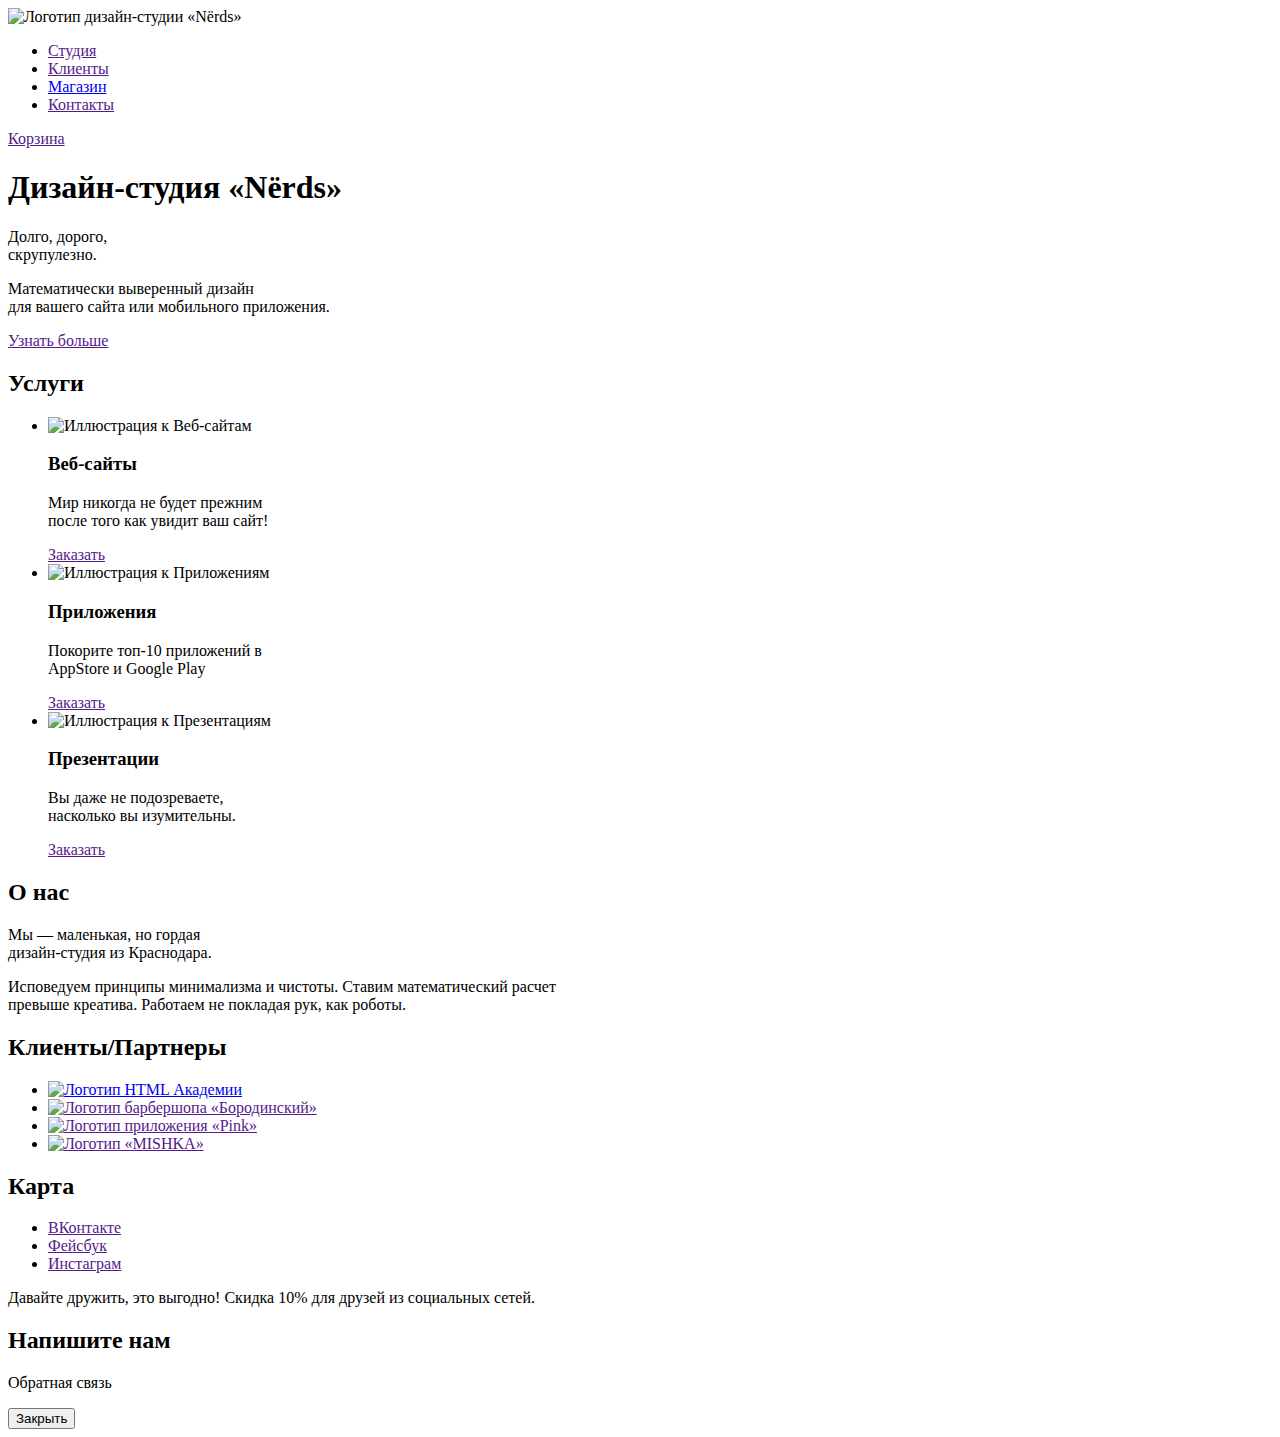
==== index.html @ f835ac22 "Начинаем разметку_2 попытка" ====
<!DOCTYPE html>
<html lang="ru">
  <head>
    <meta charset="utf-8">
    <title>Дизайн-студия «Nёrds»</title>
  </head>

  <body>
  	<div class="container">
    <header>
    	<div class="container">
    		<nav>
    			<a>
    		  		<img src="https://via.placeholder.com/160x65" width="160" height="65" alt="Логотип дизайн-студии «Nёrds»">
    			</a>
    			<ul>
    				<li><a href="">Студия</a></li>
    				<li><a href="">Клиенты</a></li>
    				<li><a href="catalog.html">Магазин</a></li>
    				<li><a href="">Контакты</a></li>
    			</ul>
    			<a href="">Корзина</a>
    		</nav>
    	</div>
    </header>

    <main>
      <h1>Дизайн-студия «Nёrds»</h1>
      <div class="container">
      	<section aria-label="slider">
        	<p>
        		Долго, дорого,<br>
        		скрупулезно.
        	</p>
        	<p>
        		Математически выверенный дизайн<br>
        		для вашего сайта или мобильного приложения.
        	</p>
        	<a href="">Узнать больше</a>
      	</section>
	  </div>
	  <div class="container">
      	<section aria-label="services">
      		<h2>Услуги</h2>
      		<ul>
      	  		<li>
      	  			<img src="https://via.placeholder.com/300x146" width="300" height="146" alt="Иллюстрация к Веб-сайтам">
      	  			<h3>Веб-сайты</h3>
      	  			<p>
      	  				Мир никогда не будет прежним<br>
      	  				после того как увидит ваш сайт!
      	  			</p>
      	  			<a href="">Заказать</a>
      	  		</li>
      	  		<li>
      	  			<img src="https://via.placeholder.com/300x146" width="300" height="146" alt="Иллюстрация к Приложениям">
      	  			<h3>Приложения</h3>
      	  			<p>
      	  				Покорите топ-10 приложений в<br>
      	  				AppStore и Google Play
      	  			</p>
      	  			<a href="">Заказать</a>
      	  		</li>
      	  		<li>
      	  			<img src="https://via.placeholder.com/300x146" width="300" height="146" alt="Иллюстрация к Презентациям">
      	  			<h3>Презентации</h3>
      	  			<p>
      	  				Вы даже не подозреваете,<br>
      	  				насколько вы изумительны.
      	  			</p>
      	  			<a href="">Заказать</a>
      	  		</li>
      		</ul>
     	</section>
	  </div>
	  <div class="container">
      	<section aria-label="about">
      		<h2>О нас</h2>
      		<p>
      			Мы — маленькая, но гордая <br>
      			дизайн-студия из Краснодара.
      		</p>
      		<p>
      			Исповедуем принципы минимализма и чистоты. Ставим математический расчет <br>
      			превыше креатива. Работаем не покладая рук, как роботы.
      		</p>
      	</section>
	  </div>
	  <div class="container">
      	<section aria-label="clients">
      		<h2>Клиенты/Партнеры</h2>
      		<ul>
      			<li>
      				<a href="https://htmlacademy.ru/intensive/htmlcss">
      					<img src="https://via.placeholder.com/199x68" width="199" height="68" alt="Логотип HTML Академии"> 
      				</a>
      			</li>
      			<li>
      				<a href="">
      					<img src="https://via.placeholder.com/209x90" width="209" height="90" alt="Логотип барбершопа «Бородинский»"> 
      				</a>
      			</li>
      			<li>
      				<a href="">
      					<img src="https://via.placeholder.com/185x52" width="185" height="52" alt="Логотип приложения «Pink»"> 
      				</a>
      			</li>
      			<li>
      				<a href="">
      					<img src="https://via.placeholder.com/173x84" width="173" height="84" alt="Логотип «MISHKA»"> 
      				</a>
      			</li>
      		</ul>
      	</section>
      </div>
    </main>

    <footer>
      <div class="container">
    	<section aria-label="map">
    		<h2>Карта</h2>
    	<!-- Здесь будет интерактивная карта -->
    	</section>
	  </div>
	  <div class="container">
    	<section aria-label="socialnet">
    		<ul>
    			<li>
    				<a href="">ВКонтакте</a>
    			</li>
    			<li>
    				<a href="">Фейсбук</a>
    			</li>
    			<li>
    				<a href="">Инстаграм</a>
    			</li>
    		</ul>
    		<div>
    			<span>Давайте дружить, это выгодно!</span>
    			<span>Скидка 10% для друзей из социальных сетей.</span>
    		</div>
    	</section>
      </div>
    </footer>

    <!-- Модальное окно -->
    <section aria-label="modal-window">
  	  <h2>Напишите нам</h2>
  	  <p>Обратная связь</p>
  	  <!-- Здесь будет форма обратной связи -->
  	  <button type="button">Закрыть</button>
	</section>
	</div>
  </body>
</html>
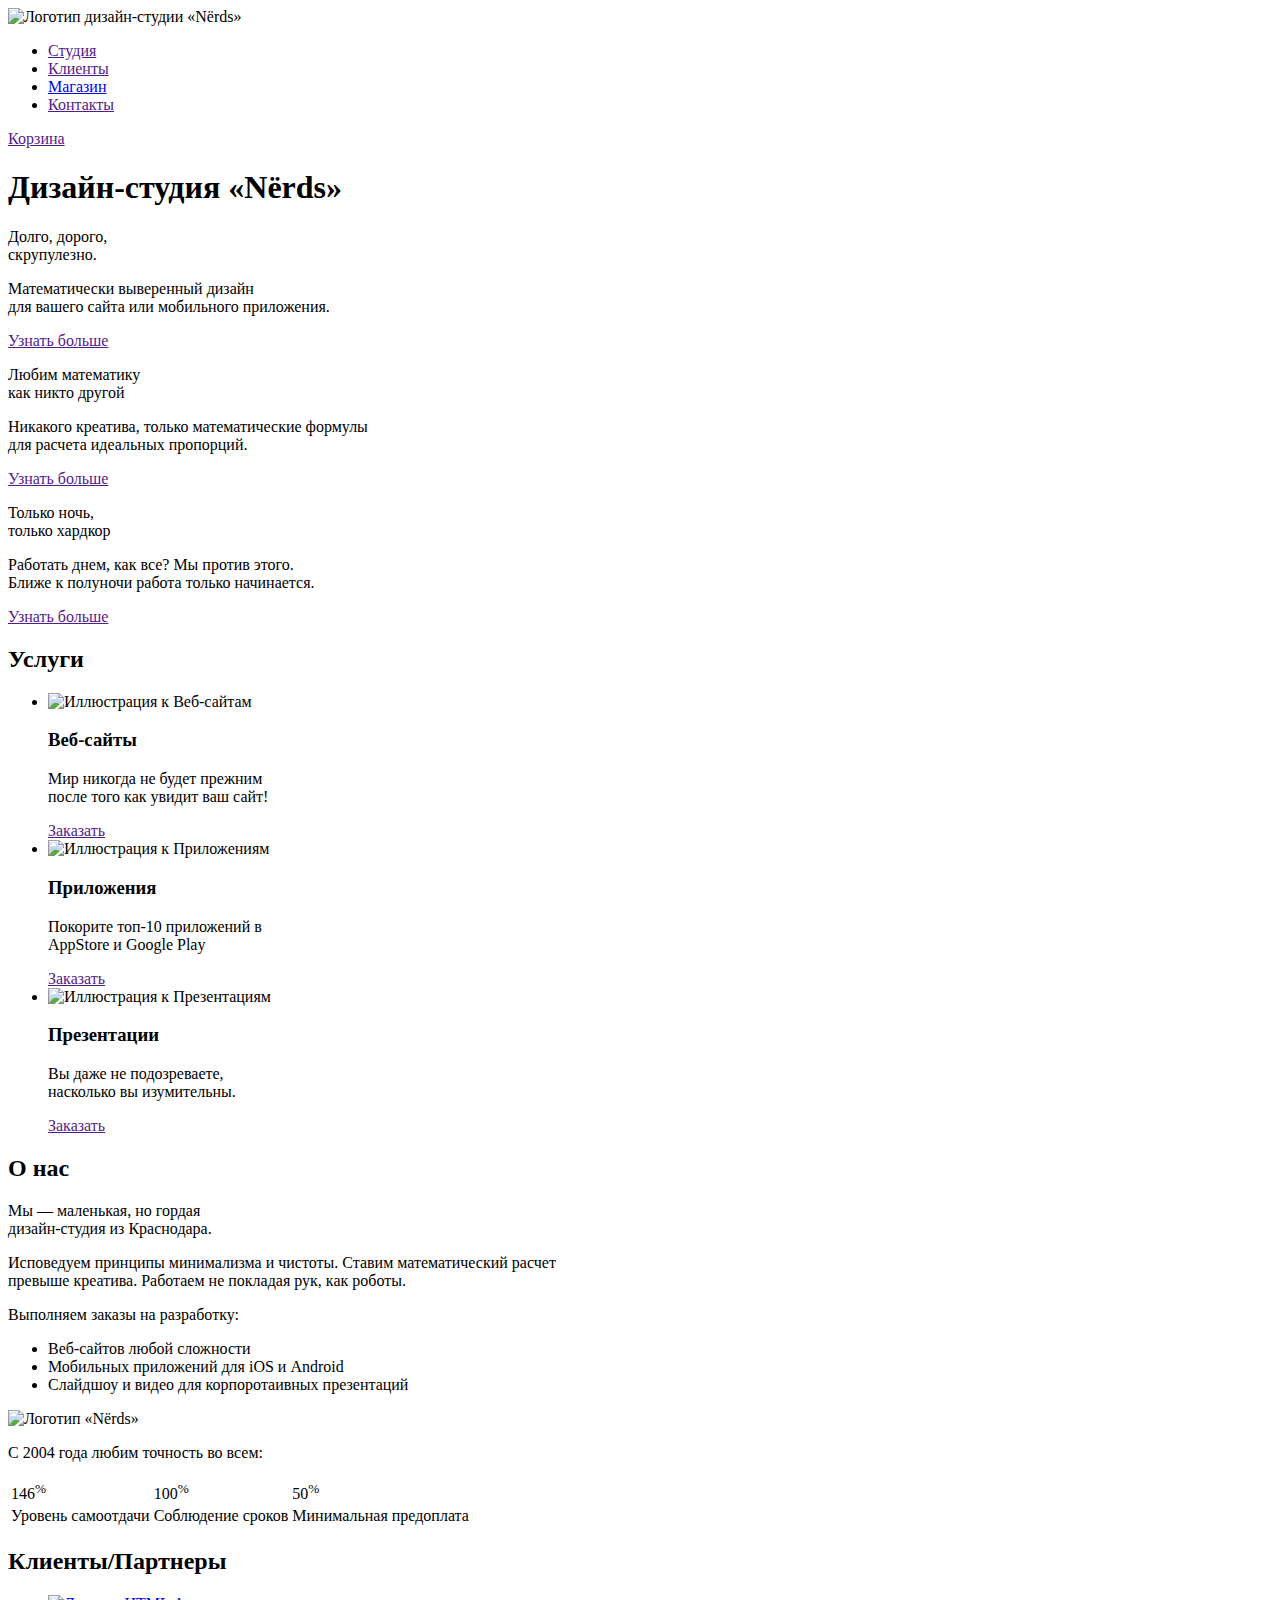
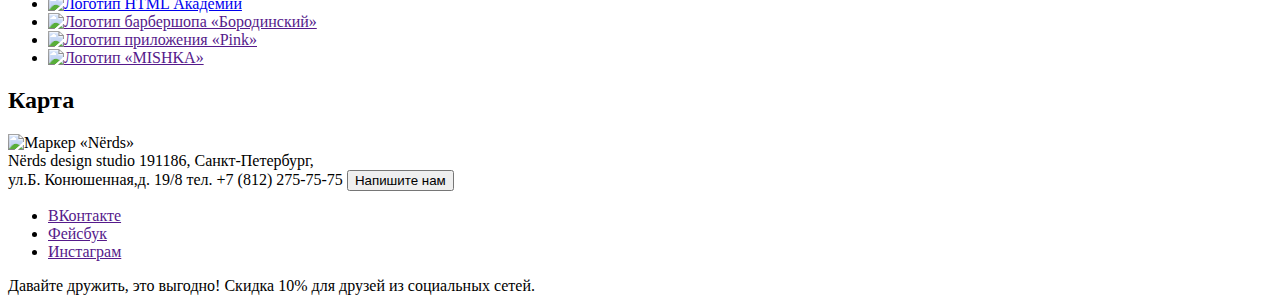
==== commit 032d024c: "Дополняем разметку" ====
--- a/index.html
+++ b/index.html
@@ -1,157 +1,216 @@
 <!DOCTYPE html>
 <html lang="ru">
-  <head>
-    <meta charset="utf-8">
-    <title>Дизайн-студия «Nёrds»</title>
-  </head>
-
-  <body>
-  	<div class="container">
-    <header>
-    	<div class="container">
-    		<nav>
-    			<a>
-    		  		<img src="https://via.placeholder.com/160x65" width="160" height="65" alt="Логотип дизайн-студии «Nёrds»">
-    			</a>
-    			<ul>
-    				<li><a href="">Студия</a></li>
-    				<li><a href="">Клиенты</a></li>
-    				<li><a href="catalog.html">Магазин</a></li>
-    				<li><a href="">Контакты</a></li>
-    			</ul>
-    			<a href="">Корзина</a>
-    		</nav>
-    	</div>
-    </header>
-
-    <main>
-      <h1>Дизайн-студия «Nёrds»</h1>
-      <div class="container">
-      	<section aria-label="slider">
-        	<p>
-        		Долго, дорого,<br>
-        		скрупулезно.
-        	</p>
-        	<p>
-        		Математически выверенный дизайн<br>
-        		для вашего сайта или мобильного приложения.
-        	</p>
-        	<a href="">Узнать больше</a>
-      	</section>
-	  </div>
-	  <div class="container">
-      	<section aria-label="services">
-      		<h2>Услуги</h2>
-      		<ul>
-      	  		<li>
-      	  			<img src="https://via.placeholder.com/300x146" width="300" height="146" alt="Иллюстрация к Веб-сайтам">
-      	  			<h3>Веб-сайты</h3>
-      	  			<p>
-      	  				Мир никогда не будет прежним<br>
-      	  				после того как увидит ваш сайт!
-      	  			</p>
-      	  			<a href="">Заказать</a>
-      	  		</li>
-      	  		<li>
-      	  			<img src="https://via.placeholder.com/300x146" width="300" height="146" alt="Иллюстрация к Приложениям">
-      	  			<h3>Приложения</h3>
-      	  			<p>
-      	  				Покорите топ-10 приложений в<br>
-      	  				AppStore и Google Play
-      	  			</p>
-      	  			<a href="">Заказать</a>
-      	  		</li>
-      	  		<li>
-      	  			<img src="https://via.placeholder.com/300x146" width="300" height="146" alt="Иллюстрация к Презентациям">
-      	  			<h3>Презентации</h3>
-      	  			<p>
-      	  				Вы даже не подозреваете,<br>
-      	  				насколько вы изумительны.
-      	  			</p>
-      	  			<a href="">Заказать</a>
-      	  		</li>
-      		</ul>
-     	</section>
-	  </div>
-	  <div class="container">
-      	<section aria-label="about">
-      		<h2>О нас</h2>
-      		<p>
-      			Мы — маленькая, но гордая +
+<head>
+	<meta charset="utf-8">
+	<title>Дизайн-студия «Nёrds»</title>
+</head>
+
+<body>
+	<div class="container">
+
+		<header>
+			<div class="container">
+				<nav>
+					<a>
+						<img src="https://via.placeholder.com/160x65" width="160" height="65" alt="Логотип дизайн-студии «Nёrds»">
+					</a>
+					<ul>
+						<li><a href="">Студия</a></li>
+						<li><a href="">Клиенты</a></li>
+						<li><a href="catalog.html">Магазин</a></li>
+						<li><a href="">Контакты</a></li>
+					</ul>
+					<a href="">Корзина</a>
+				</nav>
+			</div>
+			<h1>Дизайн-студия «Nёrds»</h1>
+			<div class="container">
+				<section aria-label="slider">
+					<div class="slide1">
+						<p>
+							Долго, дорого,<br>
+							скрупулезно.
+						</p>
+						<p>
+							Математически выверенный дизайн<br>
+							для вашего сайта или мобильного приложения.
+						</p>
+						<a href="">Узнать больше</a>
+					</div>
+					<div class="slide2">
+      					<p>
+							Любим математику<br>
+							как никто другой
+						</p>
+						<p>
+							Никакого креатива, только математические формулы<br>
+							для расчета идеальных пропорций.
+						</p>
+						<a href="">Узнать больше</a>
+      				</div>
+      				<div class="slide3">
+      					<p>
+							Только ночь,<br>
+							только хардкор
+						</p>
+						<p>
+							Работать днем, как все? Мы против этого.<br>
+							Ближе к полуночи работа только начинается.
+						</p>
+						<a href="">Узнать больше</a>
+      				</div>
+      			</section>
+			</div>
+		</header>
+
+		<main>
+			<div class="container">
+				<section aria-label="services">
+					<h2>Услуги</h2>
+					<ul>
+						<li>
+							<img src="https://via.placeholder.com/300x146" width="300" height="146" alt="Иллюстрация к Веб-сайтам">
+							<h3>Веб-сайты</h3>
+							<p>
+								Мир никогда не будет прежним<br>
+								после того как увидит ваш сайт!
+							</p>
+							<a href="">Заказать</a>
+						</li>
+						<li>
+							<img src="https://via.placeholder.com/300x146" width="300" height="146" alt="Иллюстрация к Приложениям">
+							<h3>Приложения</h3>
+							<p>
+								Покорите топ-10 приложений в<br>
+								AppStore и Google Play
+							</p>
+							<a href="">Заказать</a>
+						</li>
+						<li>
+							<img src="https://via.placeholder.com/300x146" width="300" height="146" alt="Иллюстрация к Презентациям">
+							<h3>Презентации</h3>
+							<p>
+								Вы даже не подозреваете,<br>
+								насколько вы изумительны.
+							</p>
+							<a href="">Заказать</a>
+						</li>
+					</ul>
+				</section>
+			</div>
+			<div class="container">
+				<section aria-label="about">
+					<h2>О нас</h2>
+					<div>
+						<p>
+							Мы — маленькая, но гордая  <br>
-      			дизайн-студия из Краснодара.
-      		</p>
-      		<p>
-      			Исповедуем принципы минимализма и чистоты. Ставим математический расчет +							дизайн-студия из Краснодара.
+						</p>
+						<p>
+							Исповедуем принципы минимализма и чистоты. Ставим математический расчет  <br>
-      			превыше креатива. Работаем не покладая рук, как роботы.
-      		</p>
-      	</section>
-	  </div>
-	  <div class="container">
-      	<section aria-label="clients">
-      		<h2>Клиенты/Партнеры</h2>
-      		<ul>
-      			<li>
-      				<a href="https://htmlacademy.ru/intensive/htmlcss">
-      					<img src="https://via.placeholder.com/199x68" width="199" height="68" alt="Логотип HTML Академии"> 
-      				</a>
-      			</li>
-      			<li>
-      				<a href="">
-      					<img src="https://via.placeholder.com/209x90" width="209" height="90" alt="Логотип барбершопа «Бородинский»"> 
-      				</a>
-      			</li>
-      			<li>
-      				<a href="">
-      					<img src="https://via.placeholder.com/185x52" width="185" height="52" alt="Логотип приложения «Pink»"> 
-      				</a>
-      			</li>
-      			<li>
-      				<a href="">
-      					<img src="https://via.placeholder.com/173x84" width="173" height="84" alt="Логотип «MISHKA»"> 
-      				</a>
-      			</li>
-      		</ul>
-      	</section>
-      </div>
-    </main>
-
-    <footer>
-      <div class="container">
-    	<section aria-label="map">
-    		<h2>Карта</h2>
-    	<!-- Здесь будет интерактивная карта -->
-    	</section>
-	  </div>
-	  <div class="container">
-    	<section aria-label="socialnet">
-    		<ul>
-    			<li>
-    				<a href="">ВКонтакте</a>
-    			</li>
-    			<li>
-    				<a href="">Фейсбук</a>
-    			</li>
-    			<li>
-    				<a href="">Инстаграм</a>
-    			</li>
-    		</ul>
-    		<div>
-    			<span>Давайте дружить, это выгодно!</span>
-    			<span>Скидка 10% для друзей из социальных сетей.</span>
-    		</div>
-    	</section>
-      </div>
-    </footer>
-
-    <!-- Модальное окно -->
-    <section aria-label="modal-window">
-  	  <h2>Напишите нам</h2>
-  	  <p>Обратная связь</p>
-  	  <!-- Здесь будет форма обратной связи -->
-  	  <button type="button">Закрыть</button>
-	</section>
+							превыше креатива. Работаем не покладая рук, как роботы.
+						</p>
+						<span>Выполняем заказы на разработку:</span>
+						<ul>
+							<li>Веб-сайтов любой сложности</li>
+							<li>Мобильных приложений для iOS и Android</li>
+							<li>Слайдшоу и видео для корпоротаивных презентаций</li>							
+						</ul>
+					</div>
+					<div>
+						<img src="https://via.placeholder.com/360x208" width="360" height="208" alt="Логотип «Nёrds»">
+						<p>С 2004 года любим точность во всем:</p>
+						<table>
+							<tr>
+								<td>146<sup>%</sup></td>
+								<td>100<sup>%</sup></td>
+								<td>50<sup>%</sup></td>
+							</tr>
+							<tr>
+								<td>Уровень самоотдачи</td>
+								<td>Соблюдение сроков</td>
+								<td>Минимальная предоплата</td>
+							</tr>
+						</table>
+					</div>
+				</section>
+			</div>
+			<div class="container">
+				<section aria-label="clients">
+					<h2>Клиенты/Партнеры</h2>
+					<ul>
+						<li>
+							<a href="https://htmlacademy.ru/intensive/htmlcss">
+								<img src="https://via.placeholder.com/199x68" width="199" height="68" alt="Логотип HTML Академии"> 
+							</a>
+						</li>
+						<li>
+							<a href="">
+								<img src="https://via.placeholder.com/209x90" width="209" height="90" alt="Логотип барбершопа «Бородинский»"> 
+							</a>
+						</li>
+						<li>
+							<a href="">
+								<img src="https://via.placeholder.com/185x52" width="185" height="52" alt="Логотип приложения «Pink»">
+							</a>
+						</li>
+						<li>
+							<a href="">
+								<img src="https://via.placeholder.com/173x84" width="173" height="84" alt="Логотип «MISHKA»">
+							</a>
+						</li>
+					</ul>
+				</section>
+			</div>
+		</main>
+
+		<footer>
+			<div class="container">
+				<section aria-label="map">
+					<h2>Карта</h2>
+					<!-- Карта, как мне кажется, пойдет бэкграундом для секции-->
+					<!--<img src="https://via.placeholder.com/1440x416" width="1440" height="416" alt="Карта с адресом">-->
+					<img src="https://via.placeholder.com/231x190" width="231" height="190" alt="Маркер «Nёrds»">
+					<div class="address">
+						<span>Nёrds design studio</span>
+						<span>
+							191186, Санкт-Петербург,<br>
+							ул.Б. Конюшенная,д. 19/8
+						</span>
+						<span>тел. +7 (812) 275-75-75</span>
+						<button type="button">Напишите нам</button>
+				</section>
+			</div>
+			<div class="container">
+				<section aria-label="socialnet">
+					<ul>
+						<li>
+							<a href="">ВКонтакте</a>
+						</li>
+						<li>
+							<a href="">Фейсбук</a>
+						</li>
+						<li>
+							<a href="">Инстаграм</a>
+						</li>
+					</ul>
+					<div class="container">	
+						<span>Давайте дружить, это выгодно!</span>
+						<span>Скидка 10% для друзей из социальных сетей.</span>
+					</div>
+				</section>
+			</div>
+		</footer>
+
+<!-- Модальное окно -->
+<!--	<section aria-label="modal-window">
+		<h2>Напишите нам</h2>
+		Здесь будет форма обратной связи 
+		<button type="button">Закрыть</button>
+	</section>-->
 	</div>
-  </body>
+</body>
 </html>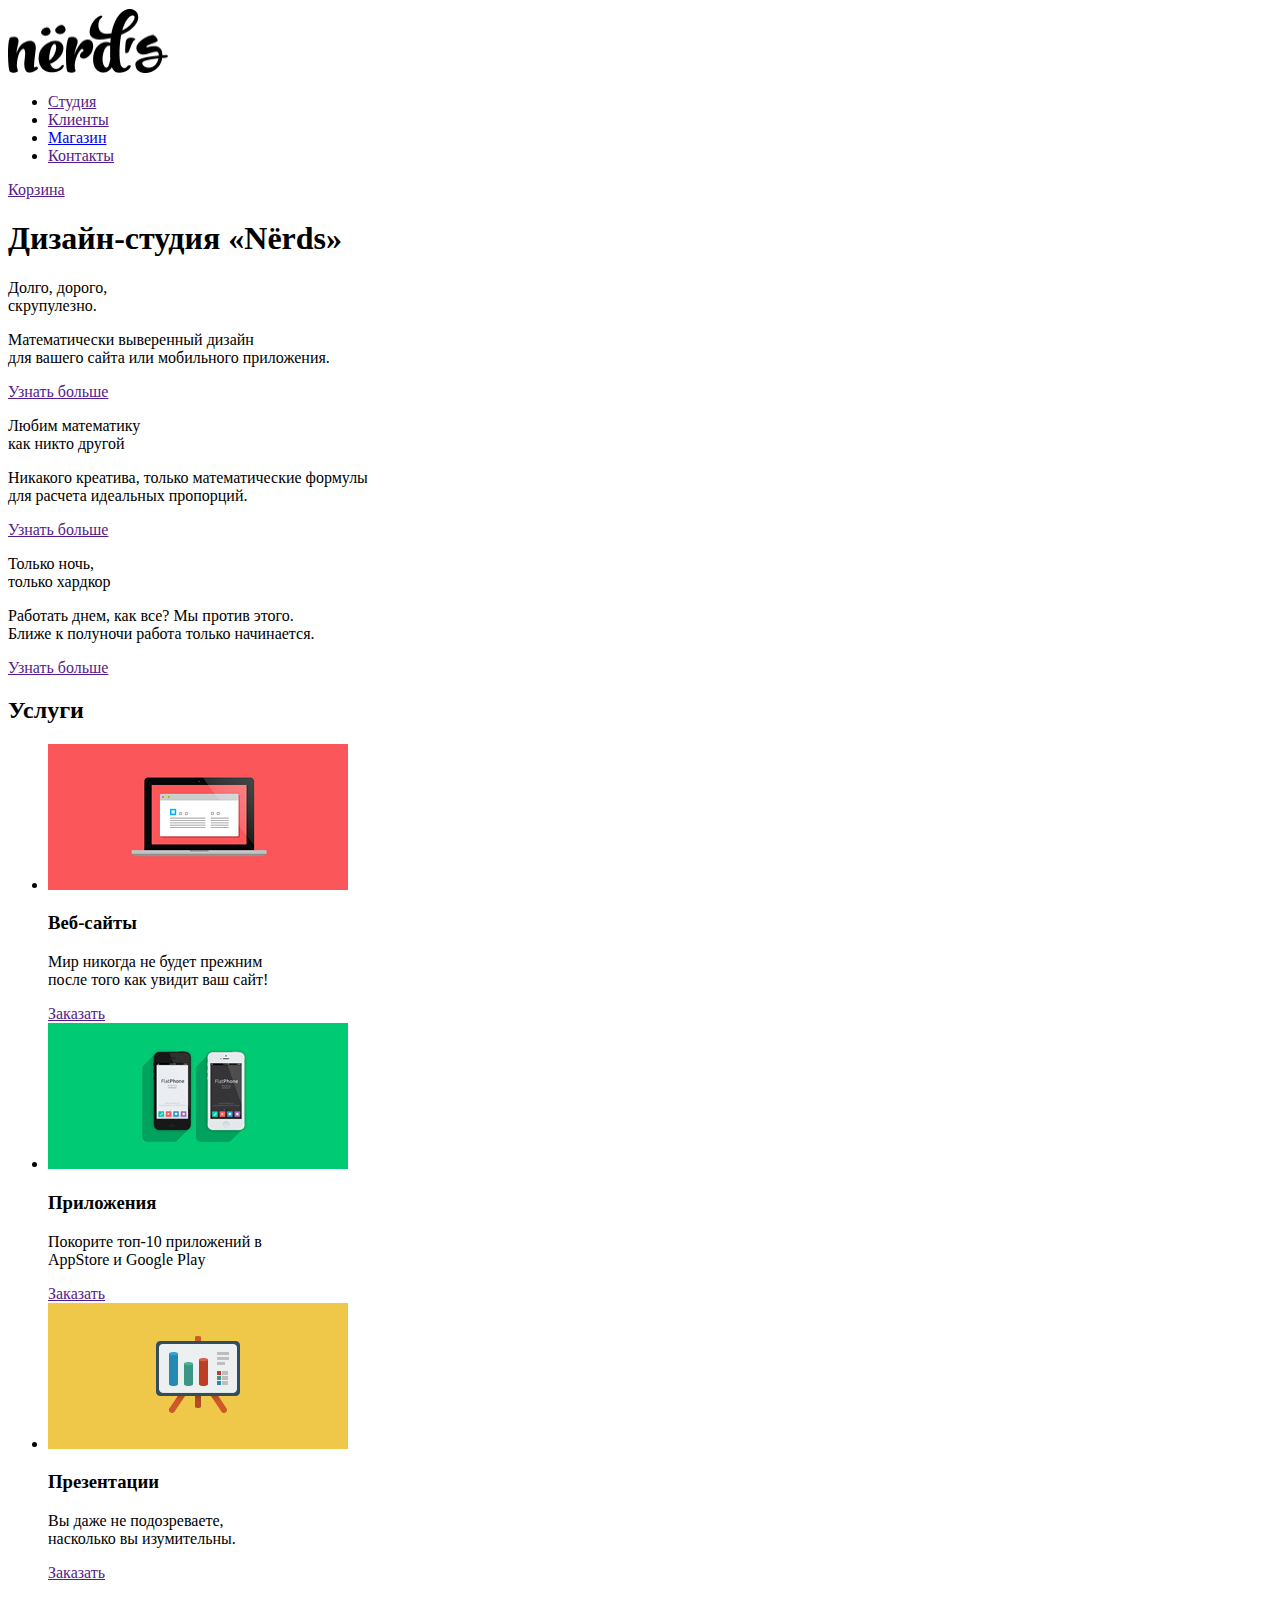
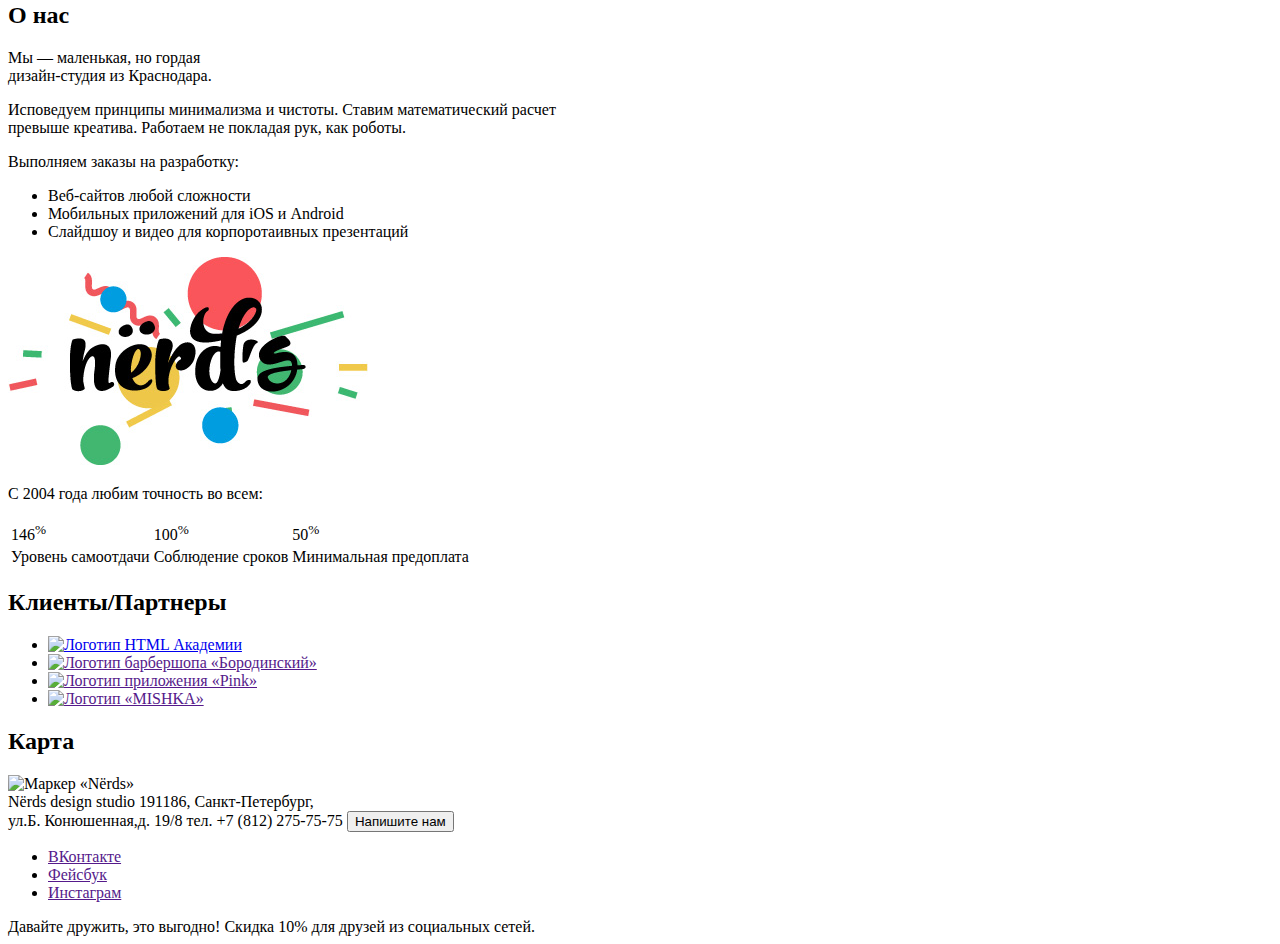
==== commit 202033a1: "Начинаем готовить графику" ====
--- a/index.html
+++ b/index.html
@@ -13,7 +13,7 @@
 			<div class="container">
 				<nav>
 					<a>
-						<img src="https://via.placeholder.com/160x65" width="160" height="65" alt="Логотип дизайн-студии «Nёrds»">
+						<img src="img/nerds-logo.png" width="160" height="65" alt="Логотип дизайн-студии «Nёrds»">
 					</a>
 					<ul>
 						<li><a href="">Студия</a></li>
@@ -70,7 +70,7 @@
 					<h2>Услуги</h2>
 					<ul>
 						<li>
-							<img src="https://via.placeholder.com/300x146" width="300" height="146" alt="Иллюстрация к Веб-сайтам">
+							<img src="img/illustration-1.png" width="300" height="146" alt="Иллюстрация к Веб-сайтам">
 							<h3>Веб-сайты</h3>
 							<p>
 								Мир никогда не будет прежним<br>
@@ -79,7 +79,7 @@
 							<a href="">Заказать</a>
 						</li>
 						<li>
-							<img src="https://via.placeholder.com/300x146" width="300" height="146" alt="Иллюстрация к Приложениям">
+							<img src="img/illustration-2.png" width="300" height="146" alt="Иллюстрация к Приложениям">
 							<h3>Приложения</h3>
 							<p>
 								Покорите топ-10 приложений в<br>
@@ -88,7 +88,7 @@
 							<a href="">Заказать</a>
 						</li>
 						<li>
-							<img src="https://via.placeholder.com/300x146" width="300" height="146" alt="Иллюстрация к Презентациям">
+							<img src="img/illustration-3.png" width="300" height="146" alt="Иллюстрация к Презентациям">
 							<h3>Презентации</h3>
 							<p>
 								Вы даже не подозреваете,<br>
@@ -121,7 +121,7 @@
 						</ul>
 					</div>
 					<div>
-						<img src="https://via.placeholder.com/360x208" width="360" height="208" alt="Логотип «Nёrds»">
+						<img src="img/nerds-illustration.png" width="360" height="208" alt="Логотип «Nёrds»">
 						<p>С 2004 года любим точность во всем:</p>
 						<table>
 							<tr>
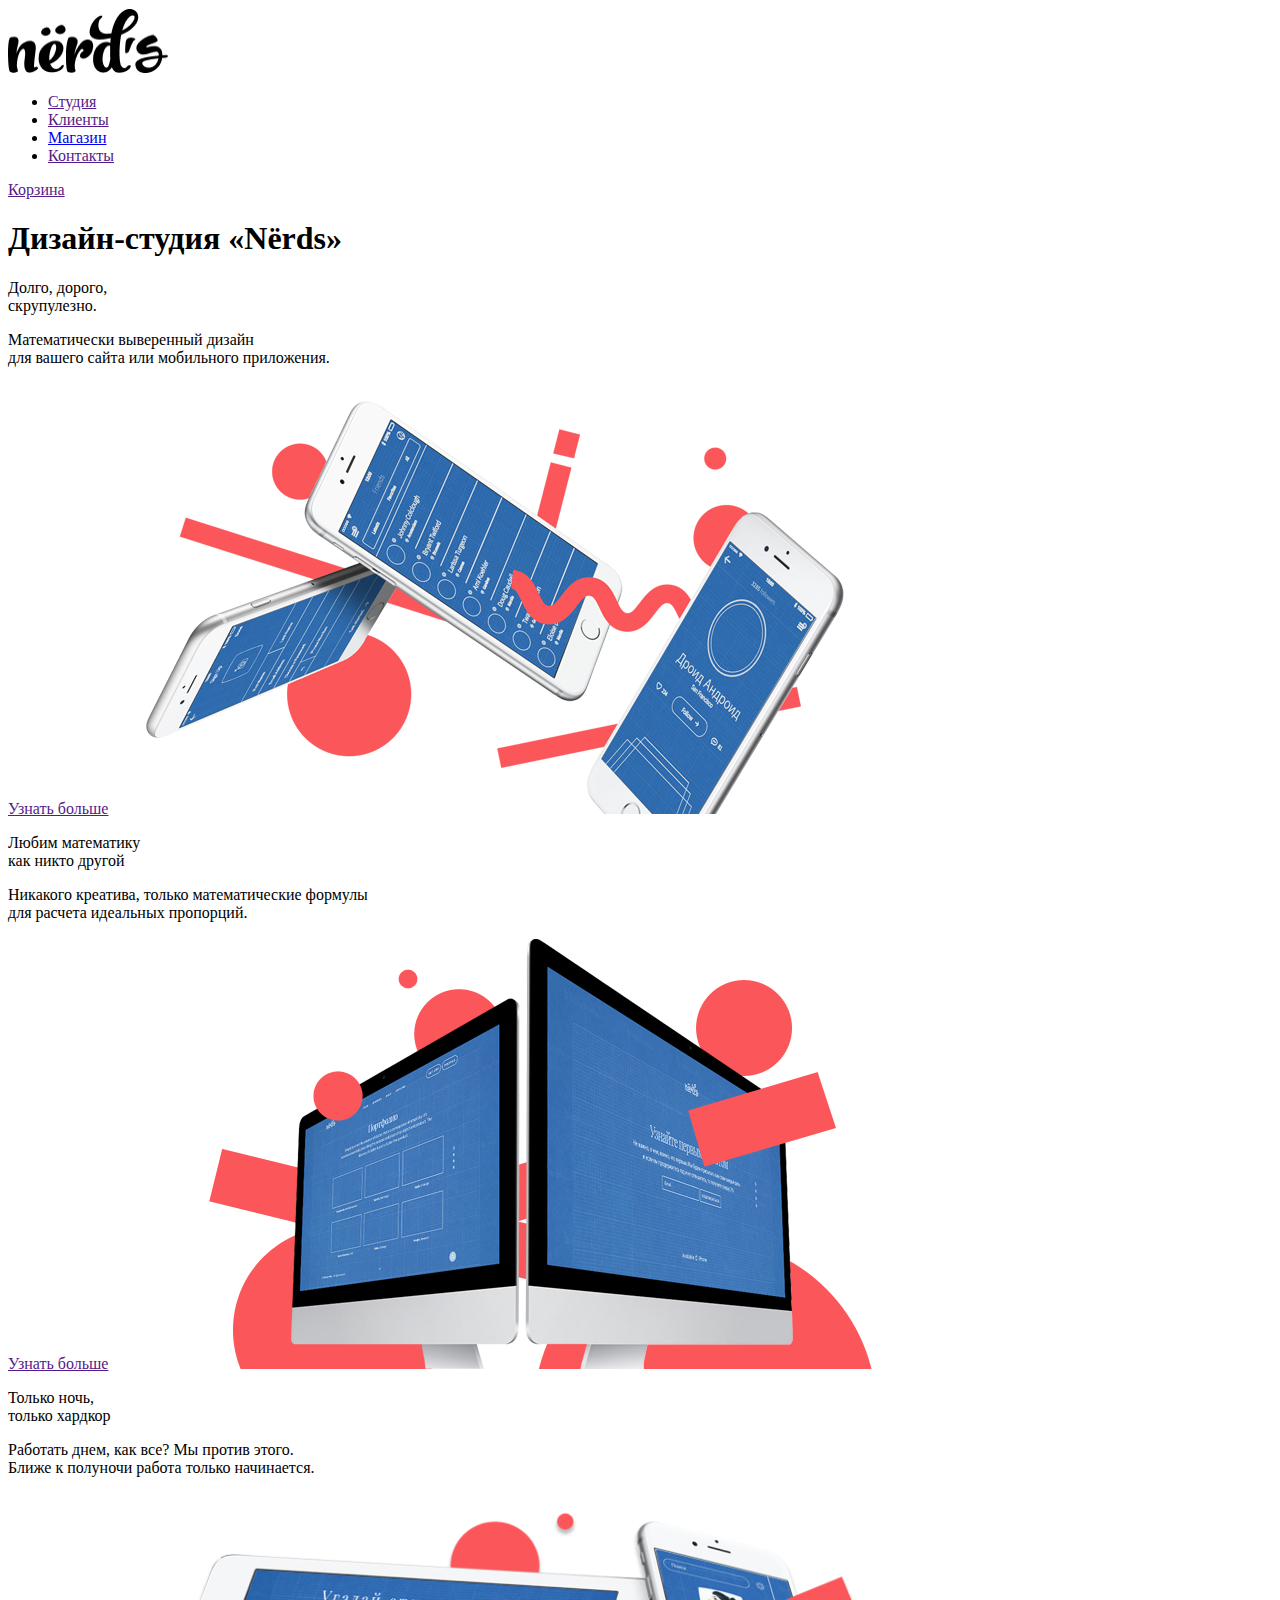
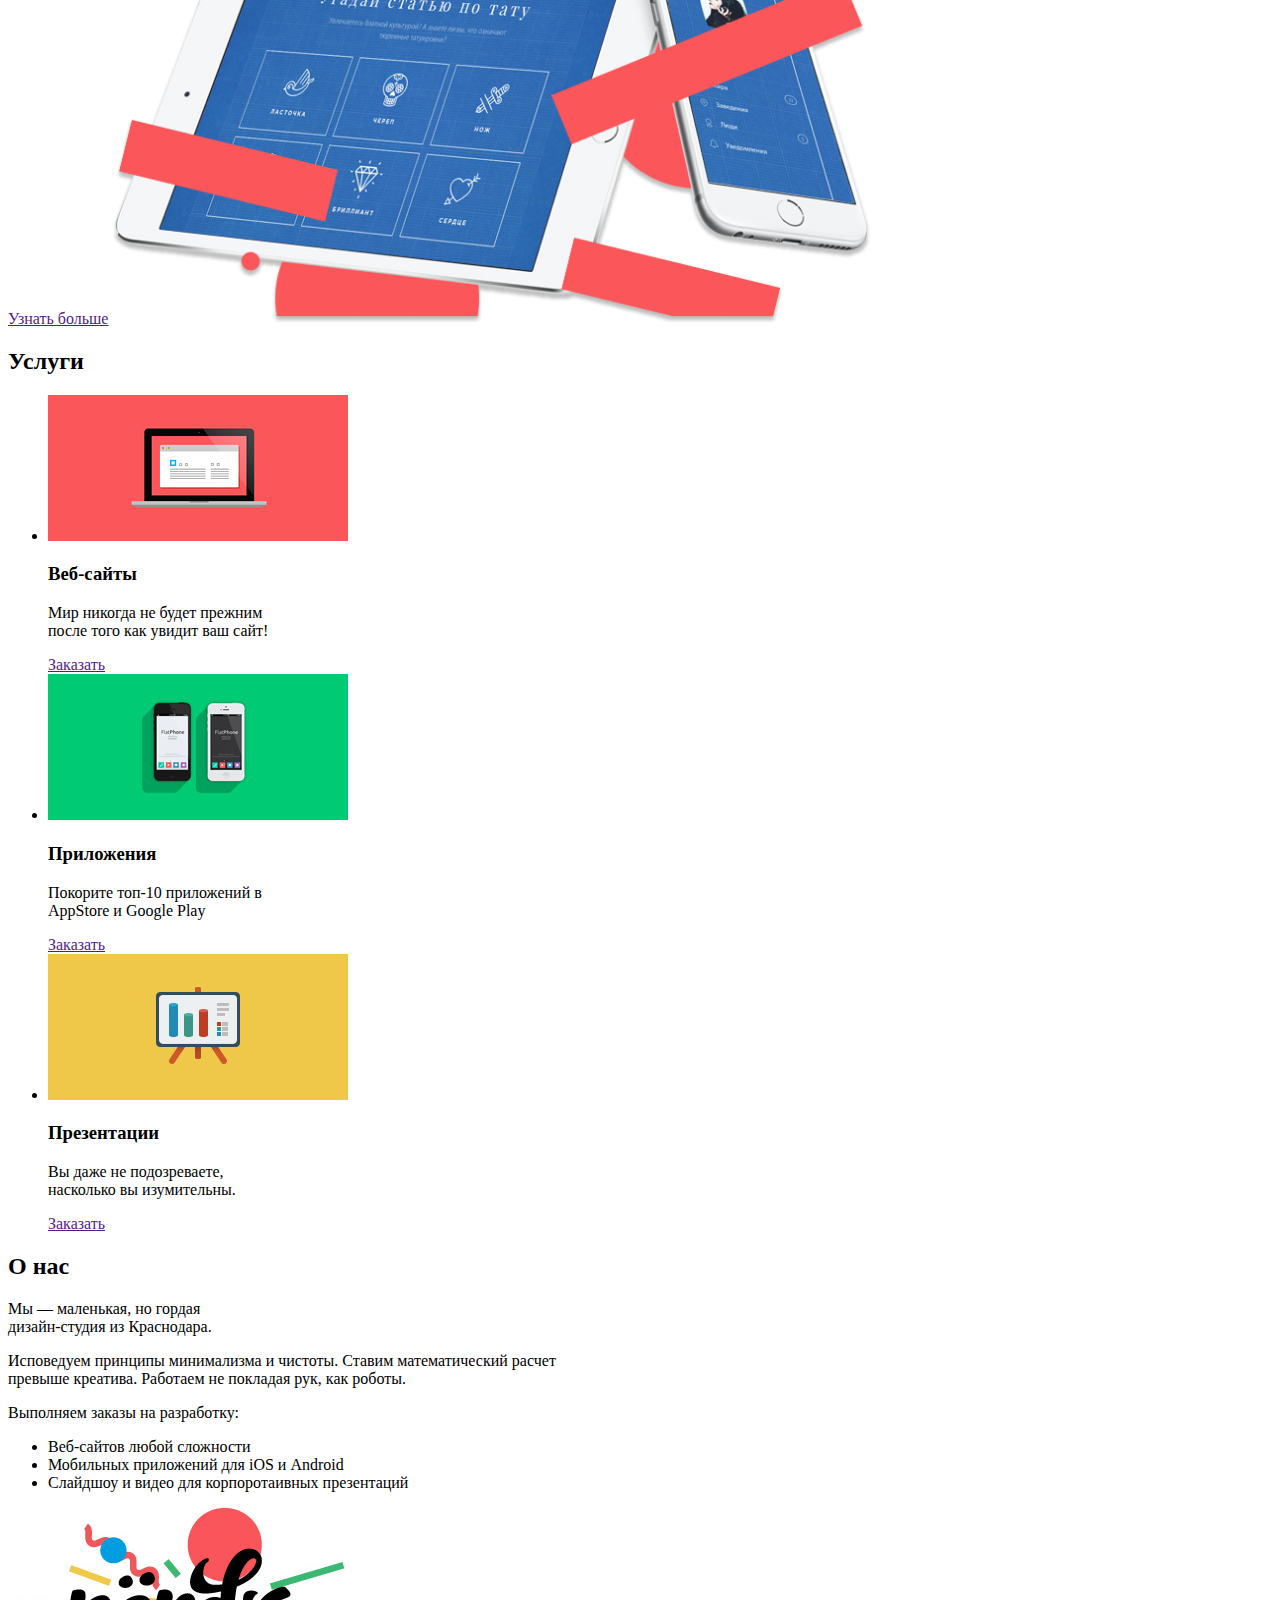
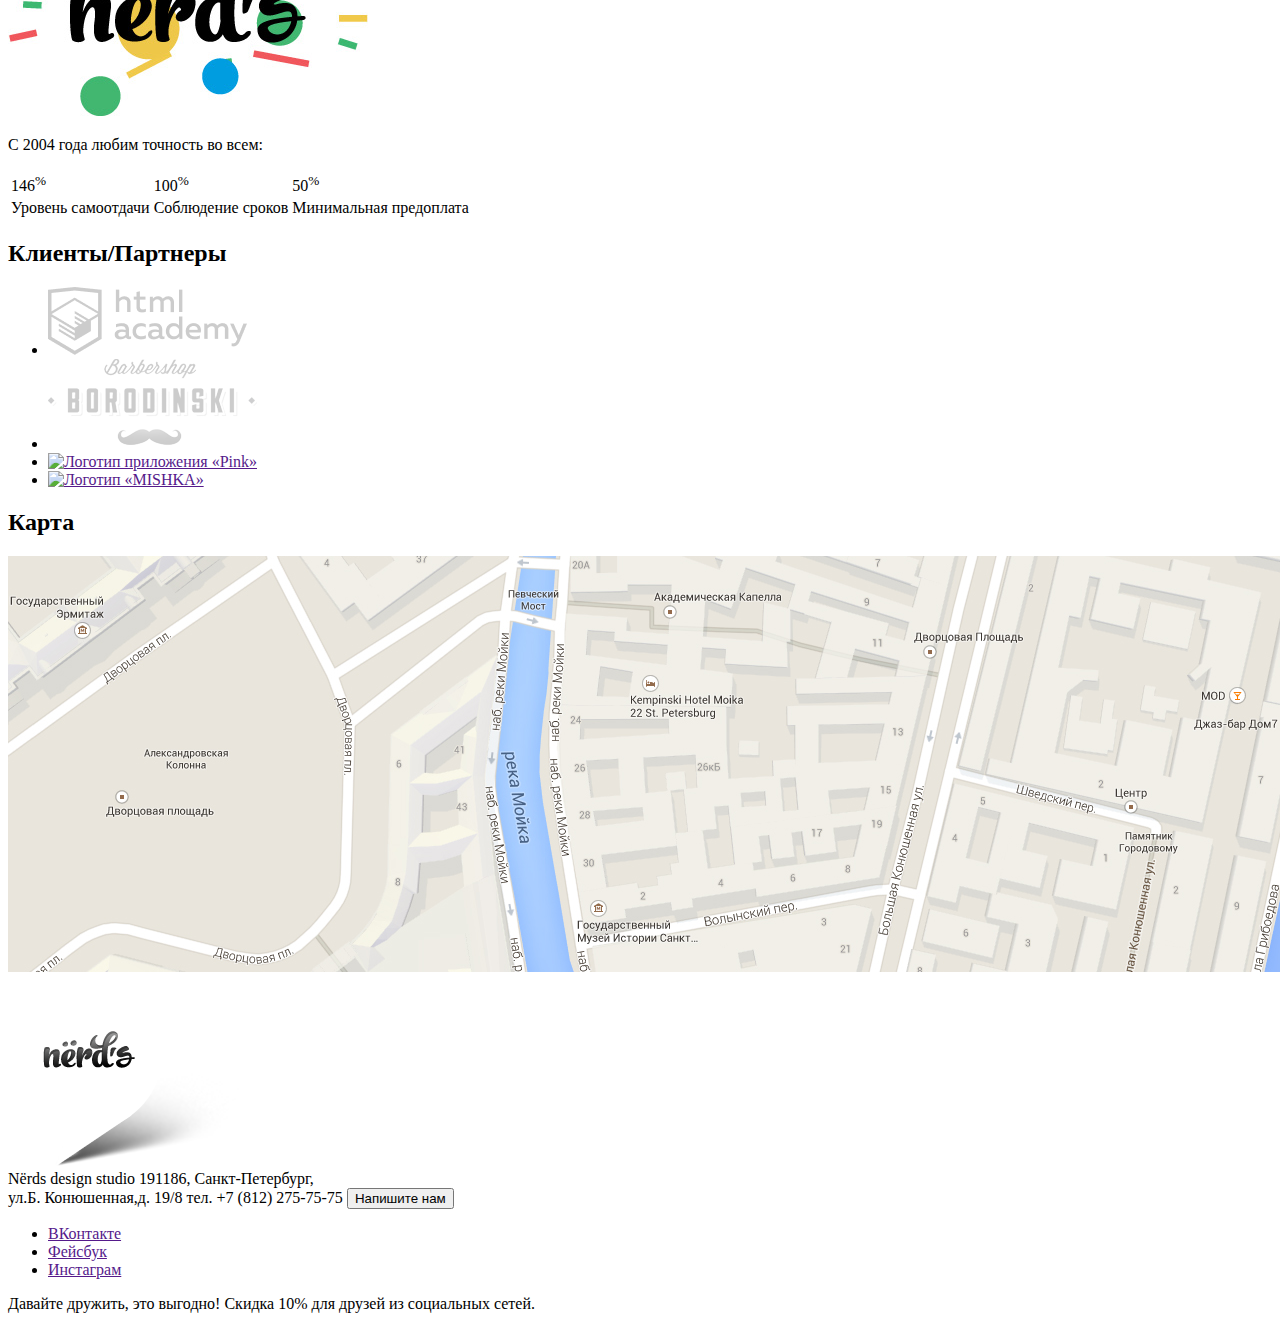
==== commit 7df75d79: "Продолжаем подготовку графики" ====
--- a/index.html
+++ b/index.html
@@ -37,6 +37,7 @@
 							для вашего сайта или мобильного приложения.
 						</p>
 						<a href="">Узнать больше</a>
+						<img src="img/nerds-index-slide1.png" width="760" height="431" alt="Слайд 1 дизайн-студии «Nёrds»">
 					</div>
 					<div class="slide2">
       					<p>
@@ -48,6 +49,7 @@
 							для расчета идеальных пропорций.
 						</p>
 						<a href="">Узнать больше</a>
+						<img src="img/nerds-index-slide2.png" width="760" height="431" alt="Слайд 2 дизайн-студии «Nёrds»">
       				</div>
       				<div class="slide3">
       					<p>
@@ -59,6 +61,7 @@
 							Ближе к полуночи работа только начинается.
 						</p>
 						<a href="">Узнать больше</a>
+						<img src="img/nerds-index-slide3.png" width="760" height="431" alt="Слайд 3 дизайн-студии «Nёrds»">
       				</div>
       			</section>
 			</div>
@@ -144,22 +147,22 @@
 					<ul>
 						<li>
 							<a href="https://htmlacademy.ru/intensive/htmlcss">
-								<img src="https://via.placeholder.com/199x68" width="199" height="68" alt="Логотип HTML Академии"> 
+								<img src="img/html-logo.png" width="199" height="68" alt="Логотип HTML Академии"> 
 							</a>
 						</li>
 						<li>
 							<a href="">
-								<img src="https://via.placeholder.com/209x90" width="209" height="90" alt="Логотип барбершопа «Бородинский»"> 
+								<img src="img/Barber-logo.png" width="209" height="90" alt="Логотип барбершопа «Бородинский»"> 
 							</a>
 						</li>
 						<li>
 							<a href="">
-								<img src="https://via.placeholder.com/185x52" width="185" height="52" alt="Логотип приложения «Pink»">
+								<img src="img/Pink-logo.png" width="185" height="52" alt="Логотип приложения «Pink»">
 							</a>
 						</li>
 						<li>
 							<a href="">
-								<img src="https://via.placeholder.com/173x84" width="173" height="84" alt="Логотип «MISHKA»">
+								<img src="img/Mishka-logo.png" width="173" height="84" alt="Логотип «MISHKA»">
 							</a>
 						</li>
 					</ul>
@@ -171,9 +174,8 @@
 			<div class="container">
 				<section aria-label="map">
 					<h2>Карта</h2>
-					<!-- Карта, как мне кажется, пойдет бэкграундом для секции-->
-					<!--<img src="https://via.placeholder.com/1440x416" width="1440" height="416" alt="Карта с адресом">-->
-					<img src="https://via.placeholder.com/231x190" width="231" height="190" alt="Маркер «Nёrds»">
+					<img src="img/map.png" width="1440" height="416" alt="Карта с адресом">
+					<img src="img/map-marker.png" width="231" height="190" alt="Маркер «Nёrds»">
 					<div class="address">
 						<span>Nёrds design studio</span>
 						<span>
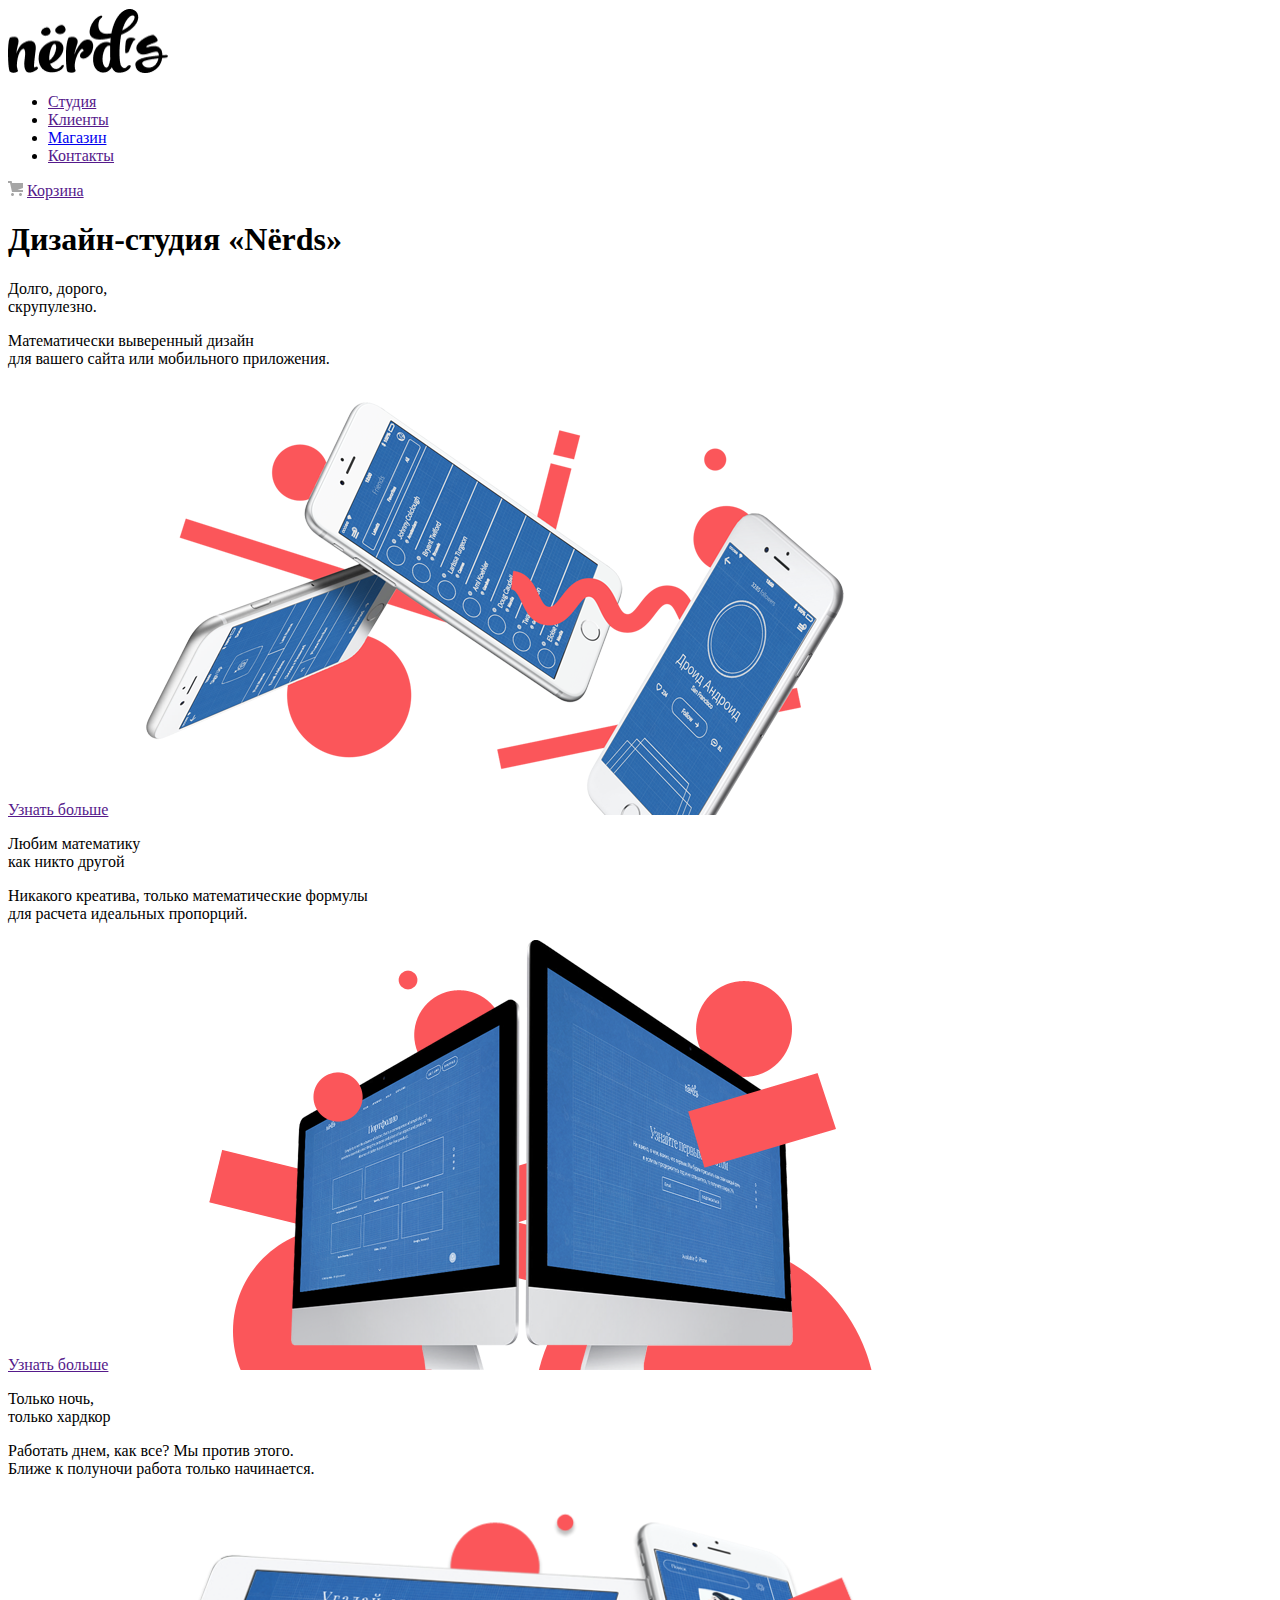
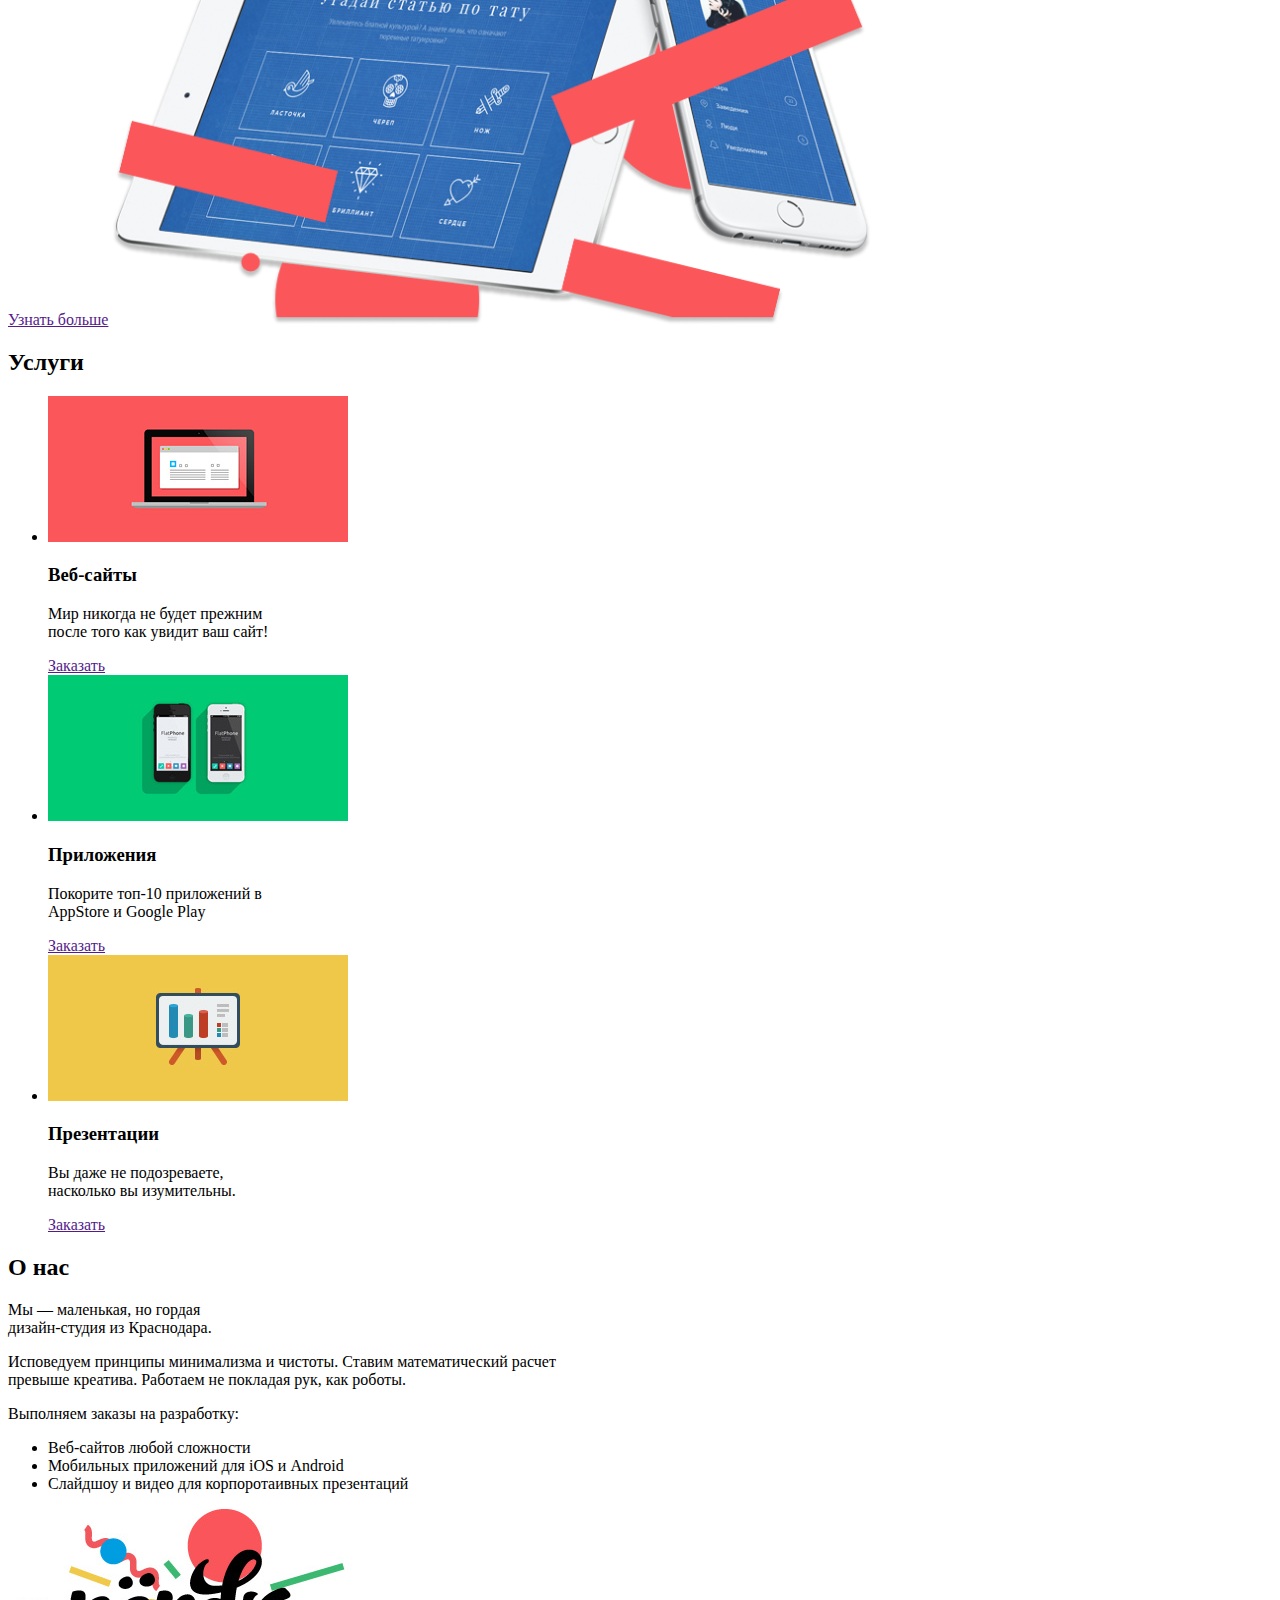
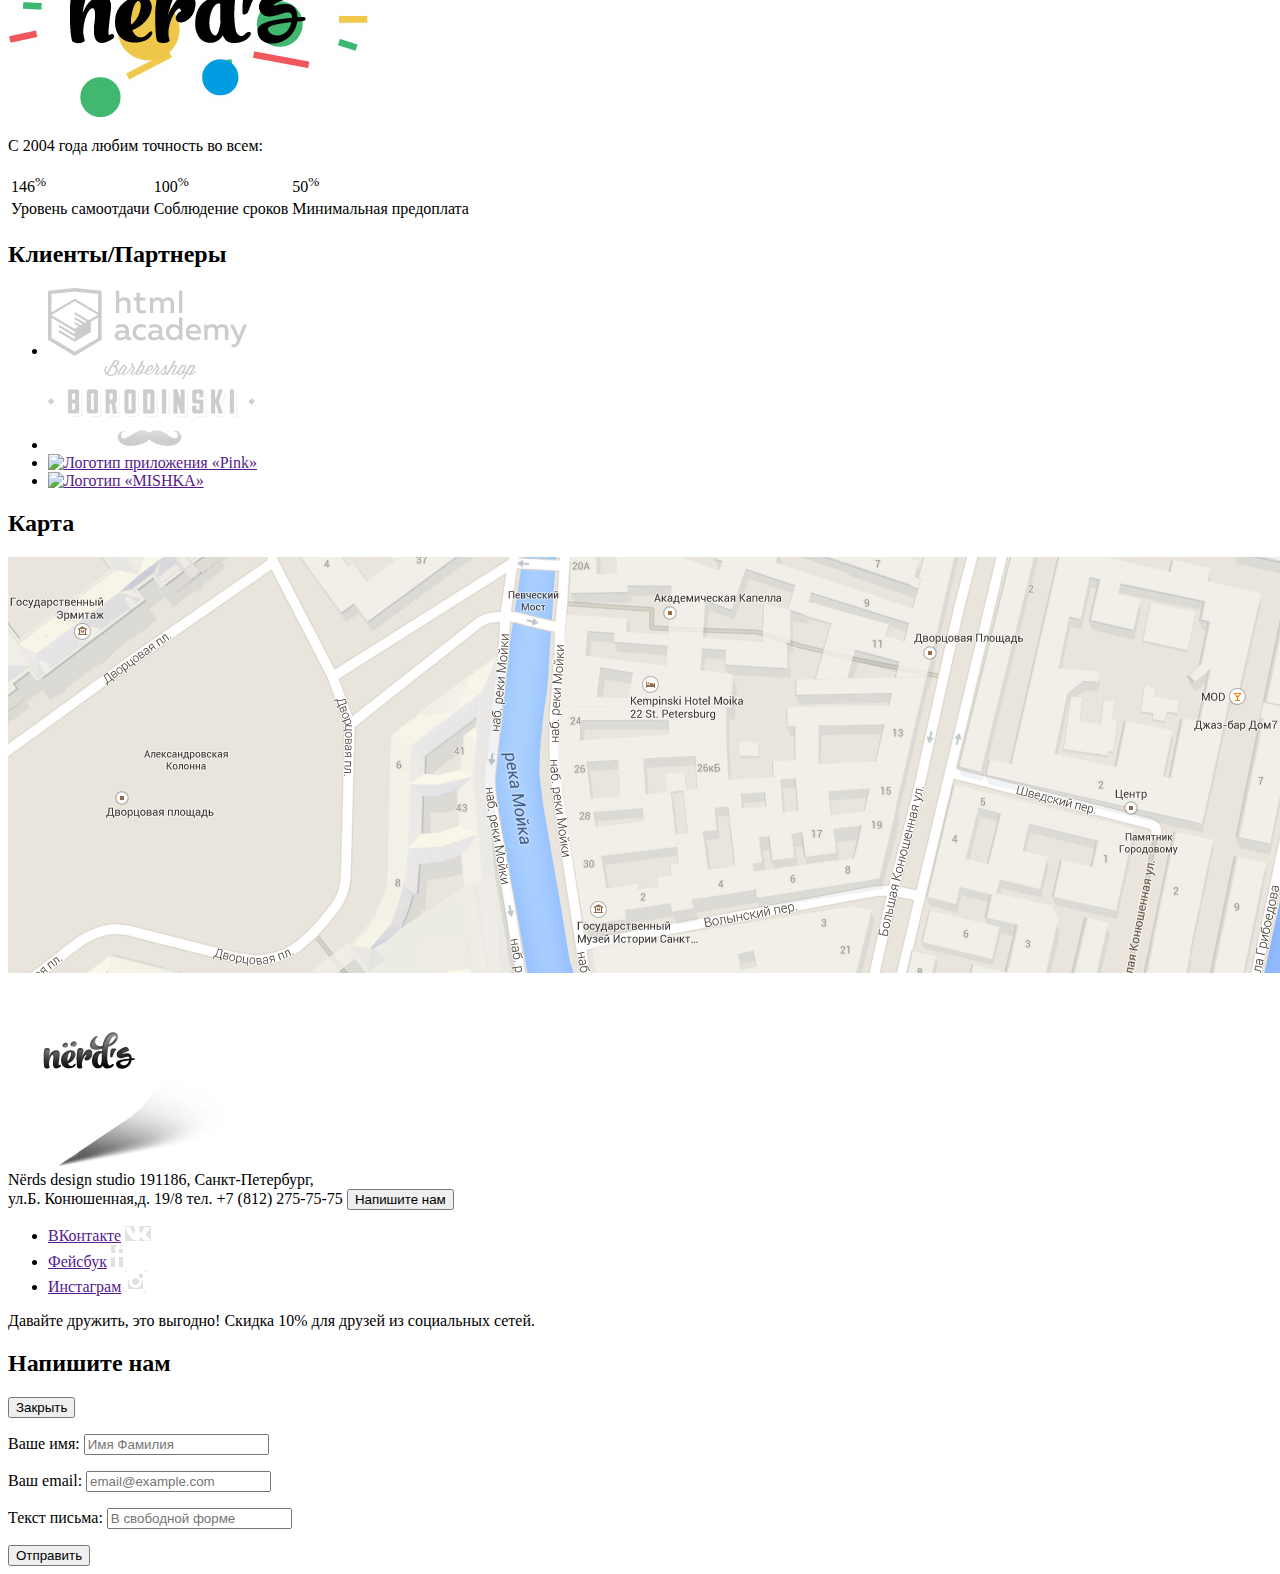
==== commit ca6faab5: "Продолжаем разметку" ====
--- a/index.html
+++ b/index.html
@@ -21,10 +21,11 @@
 						<li><a href="catalog.html">Магазин</a></li>
 						<li><a href="">Контакты</a></li>
 					</ul>
+					<img src="img/cart-icon.svg" width="15" height="15" alt="Корзина">
 					<a href="">Корзина</a>
 				</nav>
 			</div>
-			<h1>Дизайн-студия «Nёrds»</h1>
+			<h1 class="visually-hidden">Дизайн-студия «Nёrds»</h1>
 			<div class="container">
 				<section aria-label="slider">
 					<div class="slide1">
@@ -39,7 +40,7 @@
 						<a href="">Узнать больше</a>
 						<img src="img/nerds-index-slide1.png" width="760" height="431" alt="Слайд 1 дизайн-студии «Nёrds»">
 					</div>
-					<div class="slide2">
+					<div class="slide2 visually-hidden">
       					<p>
 							Любим математику<br>
 							как никто другой
@@ -51,7 +52,7 @@
 						<a href="">Узнать больше</a>
 						<img src="img/nerds-index-slide2.png" width="760" height="431" alt="Слайд 2 дизайн-студии «Nёrds»">
       				</div>
-      				<div class="slide3">
+      				<div class="slide3 visually-hidden">
       					<p>
 							Только ночь,<br>
 							только хардкор
@@ -70,7 +71,7 @@
 		<main>
 			<div class="container">
 				<section aria-label="services">
-					<h2>Услуги</h2>
+					<h2 class="visually-hidden">Услуги</h2>
 					<ul>
 						<li>
 							<img src="img/illustration-1.png" width="300" height="146" alt="Иллюстрация к Веб-сайтам">
@@ -104,7 +105,7 @@
 			</div>
 			<div class="container">
 				<section aria-label="about">
-					<h2>О нас</h2>
+					<h2 class="visually-hidden">О нас</h2>
 					<div>
 						<p>
 							Мы — маленькая, но гордая @@ -143,7 +144,7 @@
 			</div>
 			<div class="container">
 				<section aria-label="clients">
-					<h2>Клиенты/Партнеры</h2>
+					<h2 class="visually-hidden">Клиенты/Партнеры</h2>
 					<ul>
 						<li>
 							<a href="https://htmlacademy.ru/intensive/htmlcss">
@@ -173,7 +174,7 @@
 		<footer>
 			<div class="container">
 				<section aria-label="map">
-					<h2>Карта</h2>
+					<h2 class="visually-hidden">Карта</h2>
 					<img src="img/map.png" width="1440" height="416" alt="Карта с адресом">
 					<img src="img/map-marker.png" width="231" height="190" alt="Маркер «Nёrds»">
 					<div class="address">
@@ -191,12 +192,15 @@
 					<ul>
 						<li>
 							<a href="">ВКонтакте</a>
+							<img src="img/vk-icon.svg" width="26" height="15" alt="ВКонтакте" style="background-color: #E1E1E1;">
 						</li>
 						<li>
 							<a href="">Фейсбук</a>
+							<img src="img/fb-icon.svg" width="12" height="22" alt="Фейсбук" style="background-color: #E1E1E1;">
 						</li>
 						<li>
 							<a href="">Инстаграм</a>
+							<img src="img/insta-icon.svg" width="21" height="21" alt="Инстаграм" style="background-color: #E1E1E1;">
 						</li>
 					</ul>
 					<div class="container">	
@@ -207,12 +211,26 @@
 			</div>
 		</footer>
 
-<!-- Модальное окно -->
-<!--	<section aria-label="modal-window">
-		<h2>Напишите нам</h2>
-		Здесь будет форма обратной связи 
-		<button type="button">Закрыть</button>
-	</section>-->
+	<div>
+		<section class="visually-hidden" aria-label="modal-window">
+			<h2>Напишите нам</h2>
+			<button type="button">Закрыть</button>
+			<form action="https://echo.htmlacademy.ru" method="post">
+      			<p>
+        			<label for="feedback-name">Ваше имя:</label>
+        			<input id="feedback-name" type="text" name="name" placeholder="Имя Фамилия">
+      			</p>
+      			<p>
+        			<label for="feedback-email">Ваш email:</label>
+        			<input id="feedback-email" type="text" name="email" placeholder="email@example.com">
+      			</p>
+      			<p>
+        			<label for="feedback-message">Текст письма:</label>
+        			<input id="feedback-message" type="text" name="message" placeholder="В свободной форме">
+      			</p>
+      			<button type="submit">Отправить</button>
+    		</form>
+		</section>
 	</div>
 </body>
 </html>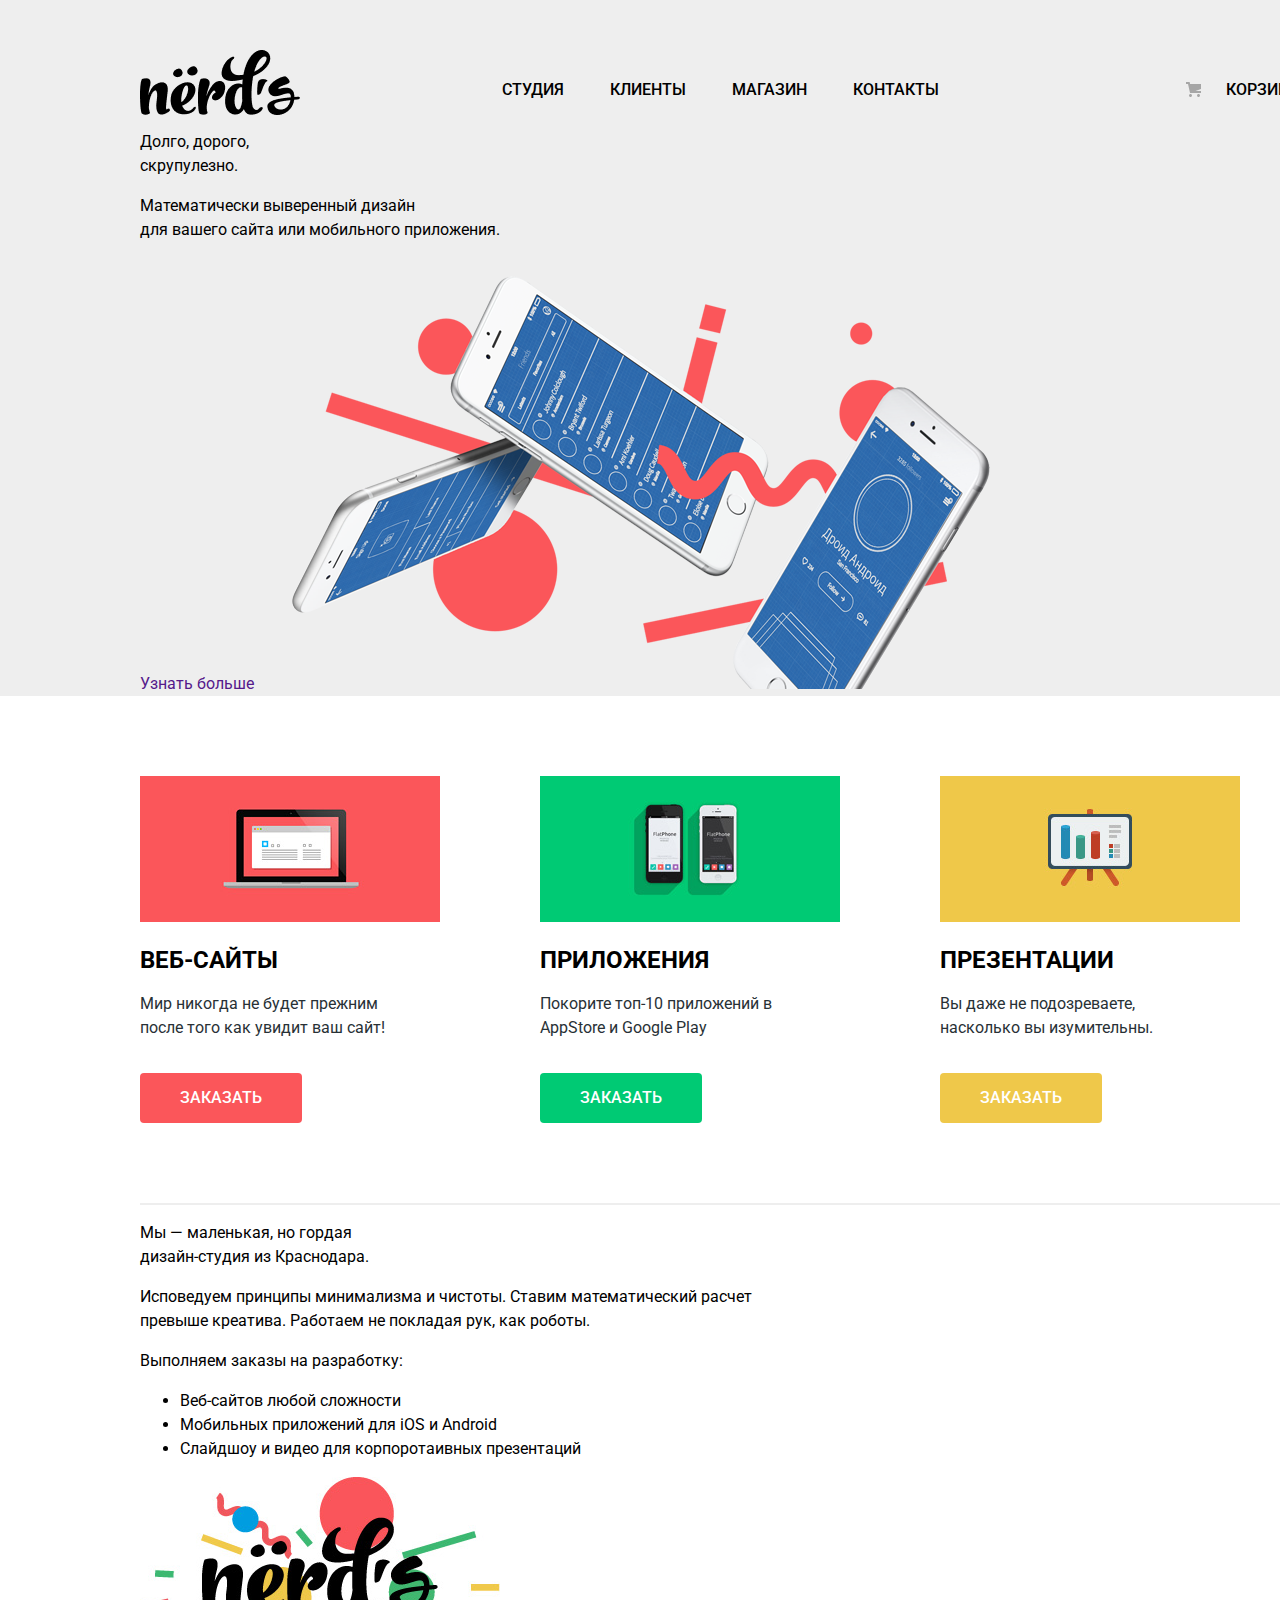
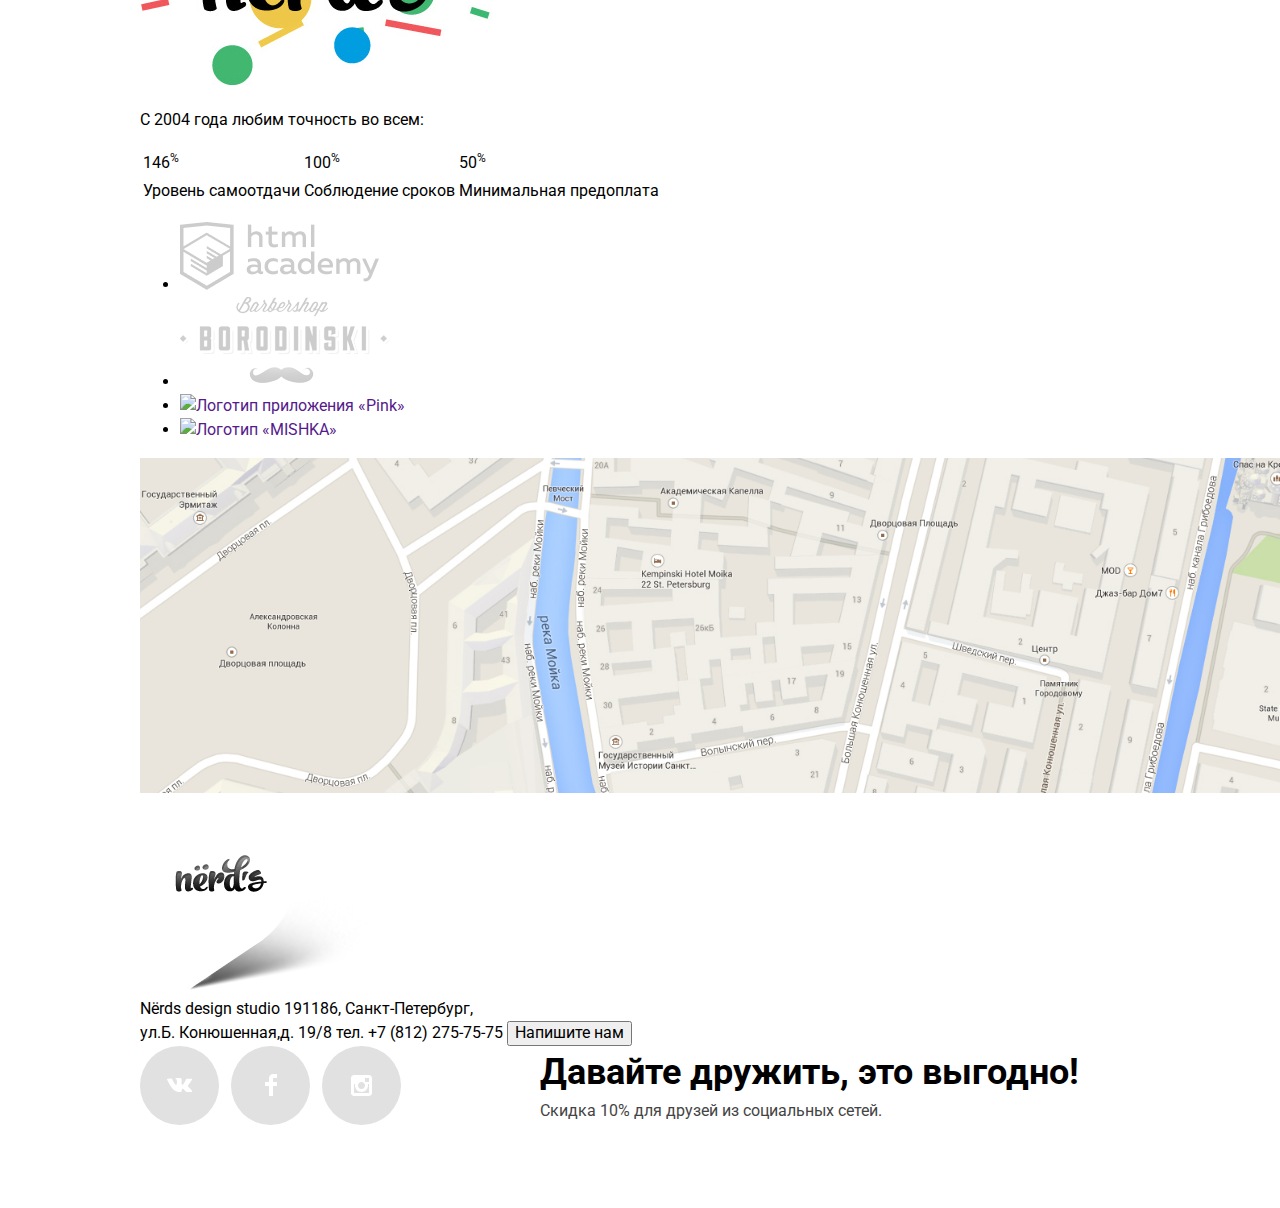
==== commit 0adc0d8a: "Начинаем базовую стилизацию" ====
--- a/index.html
+++ b/index.html
@@ -4,25 +4,27 @@
 <head>
 	<meta charset="utf-8">
 	<title>Дизайн-студия «Nёrds»</title>
+	<link href="https://fonts.googleapis.com/css?family=Roboto:400,500,700&amp;subset=cyrillic" rel="stylesheet">
+	<link href="css/normalize.css" rel="stylesheet">
+  	<link href="css/style.css" rel="stylesheet">
 </head>
 
 <body>
-	<div class="container">
-
-		<header>
-			<div class="container">
-				<nav>
-					<a>
+		<header class="main-header">
+			<div class="container">
+				<nav class="main-navigation">
+					<a class="header-logo" href="">
 						<img src="img/nerds-logo.png" width="160" height="65" alt="Логотип дизайн-студии «Nёrds»">
 					</a>
-					<ul>
+					<ul class="site-navigation">
 						<li><a href="">Студия</a></li>
 						<li><a href="">Клиенты</a></li>
 						<li><a href="catalog.html">Магазин</a></li>
 						<li><a href="">Контакты</a></li>
 					</ul>
-					<img src="img/cart-icon.svg" width="15" height="15" alt="Корзина">
-					<a href="">Корзина</a>
+					<ul class="user-navigation">
+						<li><a href="">Корзина</a><li>
+					</ul>
 				</nav>
 			</div>
 			<h1 class="visually-hidden">Дизайн-студия «Nёrds»</h1>
@@ -70,35 +72,35 @@
 
 		<main>
 			<div class="container">
-				<section aria-label="services">
+				<section class="services">
 					<h2 class="visually-hidden">Услуги</h2>
-					<ul>
-						<li>
+					<ul class="services-list">
+						<li class="services-item">
 							<img src="img/illustration-1.png" width="300" height="146" alt="Иллюстрация к Веб-сайтам">
 							<h3>Веб-сайты</h3>
 							<p>
 								Мир никогда не будет прежним<br>
 								после того как увидит ваш сайт!
 							</p>
-							<a href="">Заказать</a>
-						</li>
-						<li>
+							<a class="button" href="">Заказать</a>
+						</li>
+						<li class="services-item">
 							<img src="img/illustration-2.png" width="300" height="146" alt="Иллюстрация к Приложениям">
 							<h3>Приложения</h3>
 							<p>
 								Покорите топ-10 приложений в<br>
 								AppStore и Google Play
 							</p>
-							<a href="">Заказать</a>
-						</li>
-						<li>
+							<a class="button" href="">Заказать</a>
+						</li>
+						<li class="services-item">
 							<img src="img/illustration-3.png" width="300" height="146" alt="Иллюстрация к Презентациям">
 							<h3>Презентации</h3>
 							<p>
 								Вы даже не подозреваете,<br>
 								насколько вы изумительны.
 							</p>
-							<a href="">Заказать</a>
+							<a class="button" href="">Заказать</a>
 						</li>
 					</ul>
 				</section>
@@ -187,28 +189,28 @@
 						<button type="button">Напишите нам</button>
 				</section>
 			</div>
-			<div class="container">
-				<section aria-label="socialnet">
-					<ul>
-						<li>
-							<a href="">ВКонтакте</a>
-							<img src="img/vk-icon.svg" width="26" height="15" alt="ВКонтакте" style="background-color: #E1E1E1;">
-						</li>
-						<li>
-							<a href="">Фейсбук</a>
-							<img src="img/fb-icon.svg" width="12" height="22" alt="Фейсбук" style="background-color: #E1E1E1;">
-						</li>
-						<li>
-							<a href="">Инстаграм</a>
-							<img src="img/insta-icon.svg" width="21" height="21" alt="Инстаграм" style="background-color: #E1E1E1;">
-						</li>
-					</ul>
-					<div class="container">	
-						<span>Давайте дружить, это выгодно!</span>
-						<span>Скидка 10% для друзей из социальных сетей.</span>
-					</div>
-				</section>
-			</div>
+			<section class="socialnet">
+				<div class="container">
+					<ul class="socialnet-list">
+						<li class="socialnet-item">
+							<a class="socialnet-button" href="">
+							<img src="img/vk-icon.svg" width="26" height="15" alt="ВКонтакте"></a>
+						</li>
+						<li class="socialnet-item">
+							<a class="socialnet-button"  href="">
+							<img src="img/fb-icon.svg" width="12" height="22" alt="Фейсбук"></a>
+						</li>
+						<li class="socialnet-item">
+							<a class="socialnet-button" href="">
+							<img src="img/insta-icon.svg" width="21" height="21" alt="Инстаграм"></a>
+						</li>
+					</ul>
+					<div class="socialnet-text">	
+						<b>Давайте дружить, это выгодно!</b>
+						<p>Скидка 10% для друзей из социальных сетей.</p>
+					</div>
+				</div>
+			</section>			
 		</footer>
 
 	<div>
--- a/css/style.css
+++ b/css/style.css
@@ -0,0 +1,708 @@
+/* Variables */
+:root {
+ 	--basic-black: #000000;
+ 	--basic-grey: #EEEEEE;
+ 	--basic-dark-grey: #A6A6A6;
+ 	--basic-red: #FB565A;
+ 	--basic-green: #00CA74;
+ 	--basic-yellow: #EFC849;
+  	--basic-white: #FFFFFF;
+}
+
+/* Global */
+
+body {
+	min-width: 1440px;
+  	margin: 0;
+  	padding: 0;
+  	font-family: "Roboto", Arial, sans-serif;
+  	font-size: 16px;
+  	line-height: 24px;
+  	font-weight: 400;
+  	color: var(--basic-black);
+  	background-color: var(--basic-white);
+}
+
+a {
+	text-decoration: none;
+}
+
+img {
+	max-width: 100%;
+	height: auto;
+}
+
+.visually-hidden:not(:focus):not(:active),
+input[type="checkbox"].visually-hidden,
+input[type="radio"].visually-hidden {
+  position: absolute;
+  width: 1px;
+  height: 1px;
+  margin: -1px;
+  padding: 0;
+  overflow: hidden;
+  white-space: nowrap;
+  border: 0;
+  clip: rect(0 0 0 0);
+  clip-path: inset(100%);
+
+  -webkit-clip-path: inset(100%);
+}
+
+.container {
+	width: 1160px;
+	margin: 0 auto;
+	padding: 0 20px;
+}
+
+.button {
+  display: inline-block;
+  padding: 16px 54px;
+  font: inherit;
+  font-weight: 500;
+  line-height: 18px;
+  vertical-align: middle;
+  text-align: center;
+  color: var(--basic-white);
+  text-transform: uppercase;
+  background-color: var(--basic-red);
+  border: none;
+  border-radius: 4px;
+  cursor: pointer;
+}
+
+.button:hover,
+.button:focus {
+  background-color: #e74246;
+}
+
+.button:active {
+  color: rgba(255, 255, 255, 0.3);
+
+  background-color: #d7373b;
+  -webkit-box-shadow: inset 0 3px 0 rgba(0, 1, 1, 0.1);
+          box-shadow: inset 0 3px 0 rgba(0, 1, 1, 0.1);
+}
+
+/* Header */
+.main-header {
+  background-color: var(--basic-grey);
+}
+
+.main-header .main-navigation {
+  display: -webkit-box;
+  display: -ms-flexbox;
+  display: flex;
+  padding-top: 49px;
+}
+
+.main-header .header-logo {
+  width: 160px;
+  height: 65px;
+}
+
+.main-header ul {
+  margin: 0;
+  padding: 0;
+  list-style: none;
+}
+
+a[href].header-logo:hover,
+a[href].header-logo:focus {
+  opacity: 0.8;
+}
+
+a[href].header-logo:active {
+  opacity: 0.3;
+}
+
+ul.site-navigation,
+ul.user-navigation {
+  padding-top: 26px;
+}
+
+ul.site-navigation {
+  display: -webkit-box;
+  display: -ms-flexbox;
+  display: flex;
+  flex-wrap: wrap;
+  justify-content: center;
+  width: 840px;
+
+  -webkit-box-pack: center;
+  -ms-flex-pack: center;
+  -ms-flex-wrap: wrap;
+}
+
+ul.user-navigation {
+  max-width: 180px;
+  margin-left: auto;
+  text-align: right;
+}
+
+.site-navigation li,
+.user-navigation li{
+  position: relative;
+}
+
+.site-navigation a,
+.user-navigation a {
+  display: block;
+  font-weight: 500;
+  line-height: 30px;
+  color: var(--basic-black);
+  text-transform: uppercase;
+}
+
+.site-navigation a.current::after,
+.user-navigation a.current::after {
+  content: "";
+  position: absolute;
+  right: 23px;
+  bottom: 4px;
+  left: 23px;
+  height: 2px;
+  background-color: var(--basic-red);
+}
+
+.site-navigation a[href]:hover,
+.site-navigation a[href]:focus,
+.user-navigation a[href]:hover,
+.user-navigation a[href]:focus {
+  color: var(--basic-red);
+}
+
+.site-navigation a[href]:active,
+.user-navigation a[href]:active {
+  color: rgba(0, 0, 0, 0.3);
+}
+
+.site-navigation a {
+  padding: 0 23px;
+}
+
+.user-navigation a {
+  position: relative;
+  padding-left: 40px;
+}
+
+.user-navigation a::before {
+  content: "";
+  position: absolute;
+  top: 7px;
+  left: 0;
+  width: 15px;
+  height: 15px;
+  background-image: url("../img/cart-icon.svg");
+}
+
+/* Header */
+
+/* Services */
+
+.services {
+  padding: 80px 0;
+  border-bottom: 2px solid #eeeeee;
+}
+
+.services .services-list {
+  display: -webkit-box;
+  display: -ms-flexbox;
+  display: flex;
+  flex-wrap: wrap;
+  justify-content: space-between;
+  margin: 0;
+  padding: 0;
+  list-style: none;
+
+  -webkit-box-pack: justify;
+  -ms-flex-pack: justify;
+  -ms-flex-wrap: wrap;
+}
+
+.services-item {
+  width: 300px;
+  margin-right: 60px;
+}
+
+.services-item img {
+  display: block;
+  width: 300px;
+  height: 146px;
+}
+
+.services-item h3 {
+  margin: 0;
+  margin-top: 23px;
+  margin-bottom: 17px;
+  font-weight: bold;
+  font-size: 24px;
+  line-height: 30px;
+  color: var(--basic-black);
+  text-transform: uppercase;
+}
+
+.services-item p {
+  margin-bottom: 33px;
+  padding-right: 20px;
+  color: #283136;
+}
+
+.services-item .button {
+  padding: 16px 40px;
+}
+
+.services-item:nth-child(2) .button {
+  background-color: #00ca74;
+}
+
+.services-item:nth-child(2) .button:hover,
+.services-item:nth-child(2) .button:focus {
+  background-color: #00bc6c;
+}
+
+.services-item:nth-child(2) .button:active {
+  background-color: #00aa62;
+}
+
+.services-item:nth-child(3) .button {
+  background-color: #efc84a;
+}
+
+.services-item:nth-child(3) .button:hover,
+.services-item:nth-child(3) .button:focus {
+  background-color: #eab534;
+}
+
+.services-item:nth-child(3) .button:active {
+  background-color: #e5a722;
+}
+
+/* Services */
+
+/* Catalog */
+.page-title {
+	background-color: var(--basic-grey);
+}
+
+.page-title h1 {
+  margin: 0;
+  padding-top: 78px;
+  padding-bottom: 109px;
+  font-weight: 500;
+  font-size: 55px;
+  line-height: 55px;
+  text-align: center;
+  color: var(--basic-black);
+}
+
+main.inner-page {
+  display: -webkit-box;
+  display: -ms-flexbox;
+  display: flex;
+  justify-content: space-between;
+  padding-top: 54px;
+  padding-bottom: 72px;
+
+  -webkit-box-pack: justify;
+  -ms-flex-pack: justify;
+}
+
+.filter {
+  width: 260px;
+}
+
+.filter-form fieldset {
+  margin: 0;
+  padding: 0;
+  border: none;
+}
+
+.filter-form legend {
+  font-weight: bold;
+  font-size: 18px;
+  line-height: 30px;
+  color: 283136;
+  text-transform: uppercase;
+}
+
+.filter-form ul {
+  margin: 0;
+  padding: 0;
+  list-style: none;
+}
+
+fieldset.grid-filter {
+  padding-bottom: 24px;
+}
+
+fieldset.features-filter {
+  padding-bottom: 26px;
+}
+
+.grid-filter li,
+.features-filter li {
+  position: relative;
+  padding-bottom: 21px;
+  padding-left: 37px;
+  cursor: pointer;
+}
+
+.grid-filter li:hover,
+.features-filter li:hover {
+  color: #4D4D4D;
+}
+
+.grid-filter legend,
+.features-filter legend {
+  padding-bottom: 14px;
+}
+
+.grid-list label,
+.features-list label {
+  display: block;
+  line-height: 20px;
+  cursor: pointer;
+}
+
+.filter-input:not(:disabled):hover + label::before,
+.filter-input:not(:disabled):hover + label::after,
+.filter-input:not(:disabled):focus + label::before,
+.filter-input:not(:disabled):focus + label::after {
+  opacity: 1;
+}
+
+.filter-input + label::before {
+  content: "";
+  position: absolute;
+  top: -3px;
+  left: 0;
+  background-repeat: no-repeat;
+  opacity: 0.4;
+}
+
+.filter-input:checked + label::before {
+  display: none;
+}
+
+.filter-input:checked + label::after {
+  content: "";
+  position: absolute;
+  top: -3px;
+  left: 0;
+  background-repeat: no-repeat;
+  opacity: 0.4;
+}
+
+.filter-input-radio + label::before {
+  width: 25px;
+  height: 25px;
+  background-image: url("../img/radio-off.svg");
+}
+
+.filter-input-radio:checked + label::after {
+  width: 25px;
+  height: 25px;
+  background-image: url("../img/radio-on.svg");
+}
+
+.filter-input-checkbox + label::before {
+  width: 26px;
+  height: 23px;
+  background-image: url("../img/checkbox-off.svg");
+}
+
+.filter-input-checkbox:checked + label::after {
+  width: 26px;
+  height: 23px;
+  background-image: url("../img/checkbox-on.svg");
+}
+
+.filter-form .button {
+  width: 100%;
+
+  color: var(--basic-black);
+
+  background-color: var(--basic-grey);
+}
+
+.filter-form .button:hover,
+.filter-form .button:focus {
+  background-color: #dfdfdf;
+}
+
+.filter-form .button:active {
+  color: rgba(0, 0, 0, 0.3);
+  background-color: #d5d5d5;
+}
+
+.catalog {
+  width: 760px;
+}
+
+.catalog-sorting {
+  display: -webkit-box;
+  display: -ms-flexbox;
+  display: flex;
+  padding-bottom: 54px;
+}
+
+.catalog-sorting b {
+  width: 400px;
+  font-weight: bold;
+  font-size: 18px;
+  color: var(--basic-black);
+  text-transform: uppercase;
+}
+
+.catalog-sorting ul {
+  margin: 0;
+  padding: 0;
+  list-style: none;
+}
+
+ul.type-sorting-list {
+  display: -webkit-box;
+  display: -ms-flexbox;
+  display: flex;
+  width: 300px;
+  margin-left: auto;
+}
+
+.type-sorting-list li {
+  margin-right: 25px;
+}
+
+.type-sorting-list li:last-child {
+  margin: 0;
+}
+
+.type-sorting-list a {
+  font-size: 14px;
+  line-height: 18px;
+  color: var(--basic-black);
+  text-transform: uppercase;
+  opacity: 0.3;
+}
+
+.type-sorting-list a:hover,
+.type-sorting-list a:focus {
+  opacity: 0.6;
+}
+
+.type-sorting-list a:active,
+.type-sorting-list a.type-current {
+  opacity: 1;
+}
+
+.direction-sorting-list {
+  display: -webkit-box;
+  display: -ms-flexbox;
+  display: flex;
+  justify-content: flex-end;
+  align-items: center;
+  width: 60px;
+
+  -webkit-box-align: center;
+  -webkit-box-pack: end;
+  -ms-flex-align: center;
+  -ms-flex-pack: end;
+}
+
+.direction-sorting-list li {
+  padding-left: 19px;
+}
+
+.direction-sorting-list a {
+  display: block;
+  border-right: 5.5px solid transparent;
+  border-bottom: 10px solid rgba(0, 0, 0, 0.2);
+  border-left: 5.5px solid transparent;
+}
+
+.direction-sorting-list a[href]:hover,
+.direction-sorting-list a[href]:focus {
+  border-bottom-color: var(--basic-dark-grey);
+}
+
+.direction-sorting-list a[href]:active {
+  border-bottom-color: var(--basic-black);
+}
+
+.direction-current a {
+  border-bottom-color: var(--basic-black);
+  -webkit-transform: rotate(180deg);
+  -ms-transform: rotate(180deg);
+  transform: rotate(180deg);
+}
+
+.catalog-list {
+  display: -webkit-box;
+  display: -ms-flexbox;
+  display: flex;
+  flex-wrap: wrap;
+  justify-content: space-between;
+  margin: 0;
+  padding: 0;
+  padding-bottom: 41px;
+  list-style: none;
+
+  -webkit-box-pack: justify;
+  -ms-flex-pack: justify;
+  -ms-flex-wrap: wrap;
+}
+
+.catalog-list .catalog-item {
+  position: relative;
+  width: 360px;
+  margin-bottom: 26px;
+}
+
+.catalog-list .catalog-item::before {
+  content: "";
+  position: absolute;
+  width: 360px;
+  height: 40px;
+  background-image: url("../img/browser.svg");
+  background-repeat: no-repeat;
+}
+
+.catalog-item:hover::before {
+  background-image: url("../img/browser-hover.svg");
+}
+
+.catalog-item img {
+  width: 360px;
+  height: 580px;
+  padding-top: 40px;
+}
+
+.catalog-item-description {
+  position: absolute;
+  bottom: 0;
+  display: none;
+  width: 100%;
+  min-height: 231px;
+
+  background-color: var(--basic-grey);
+}
+
+.catalog-item:hover {
+  -webkit-box-shadow: 0 6px 15px 0 rgba(0, 1, 1, 0.25);
+          box-shadow: 0 6px 15px 0 rgba(0, 1, 1, 0.25);
+}
+
+.catalog-item:hover .catalog-item-description {
+  display: block;
+}
+
+.description-container {
+  padding: 0 60px;
+  text-align: center;
+}
+
+.catalog-item-description h3 {
+  margin: 0;
+  margin-top: 27px;
+  font-size: 18px;
+  line-height: 30px;
+  text-align: center;
+  color: var(--basic-black);
+  text-transform: uppercase;
+}
+
+.catalog-item-description p {
+  margin-bottom: 29px;
+  line-height: 18px;
+  text-align: center;
+  color: #666666;
+}
+
+.catalog-item-description .button {
+  padding: 16px 60px;
+}
+
+.catalog-item-description .button:active {
+  color: var(--basic-white);
+}
+
+/* Catalog */
+/* Footer */
+
+.socialnet {
+  padding-bottom: 70px;
+}
+
+.socialnet .container {
+  display: -webkit-box;
+  display: -ms-flexbox;
+  display: flex;
+}
+
+.socialnet .socialnet-list {
+  display: -webkit-box;
+  display: -ms-flexbox;
+  display: flex;
+      flex-wrap: wrap;
+  width: 400px;
+  margin: 0;
+  padding: 0;
+
+  list-style: none;
+
+  -ms-flex-wrap: wrap;
+}
+
+.socialnet-list li {
+  margin-right: 12px;
+}
+
+.socialnet .socialnet-text {
+  width: 760px;
+  padding-top: 8px;
+}
+
+.socialnet-button {
+  display: -webkit-box;
+  display: -ms-flexbox;
+  display: flex;
+  justify-content: center;
+  align-items: center;
+  width: 79px;
+  height: 79px;
+  background-color: #e1e1e1;
+  border-radius: 50%;
+
+  -webkit-box-align: center;
+  -webkit-box-pack: center;
+  -ms-flex-align: center;
+  -ms-flex-pack: center;
+}
+
+.socialnet-button:hover,
+.socialnet-button:focus {
+  background-color: #e74246;
+}
+
+.socialnet-button:active {
+  background-color: #d7373b;
+}
+
+.socialnet-button:active img {
+  opacity: 0.3;
+}
+
+.socialnet-text b {
+  font-weight: bold;
+  font-size: 36px;
+  line-height: 36px;
+  color: var(--basic-black);
+}
+
+.socialnet-text p {
+  margin-top: 9px;
+  line-height: 22px;
+  color: #444444;
+}
+
+/* Footer */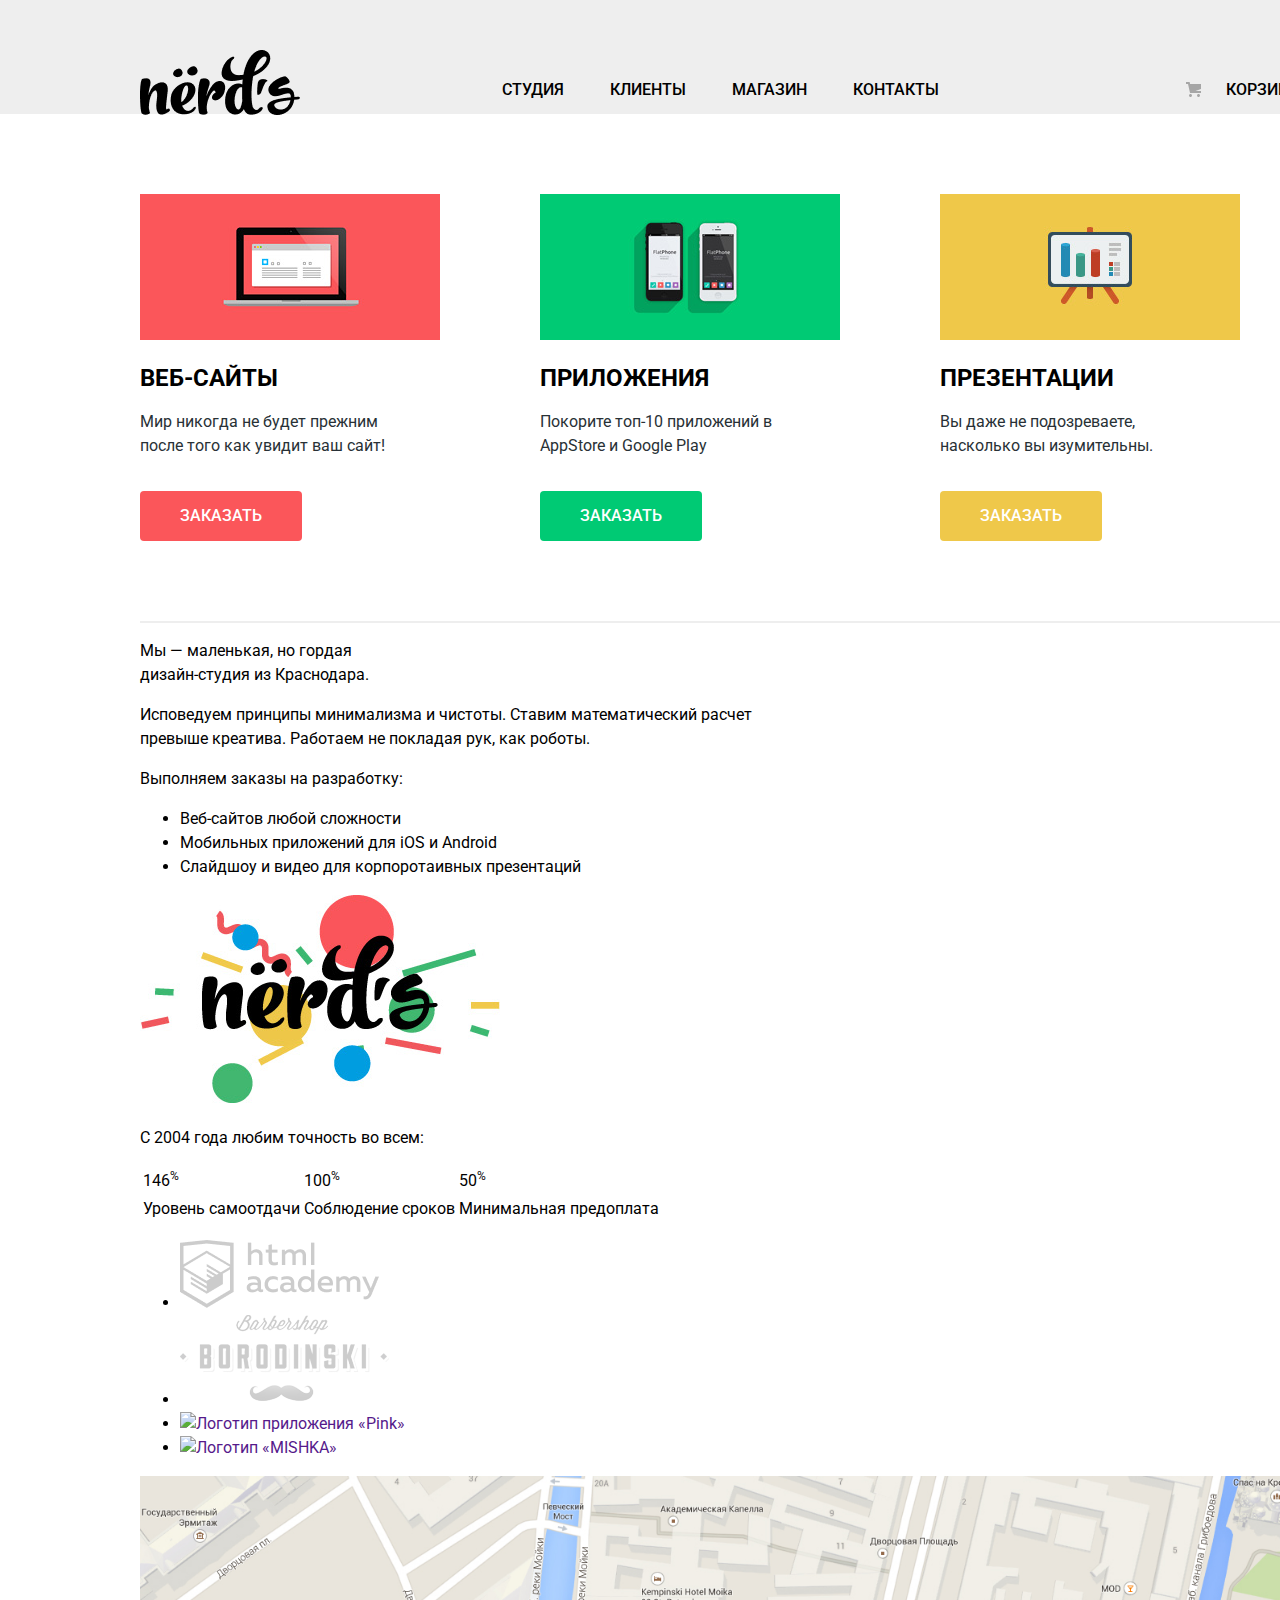
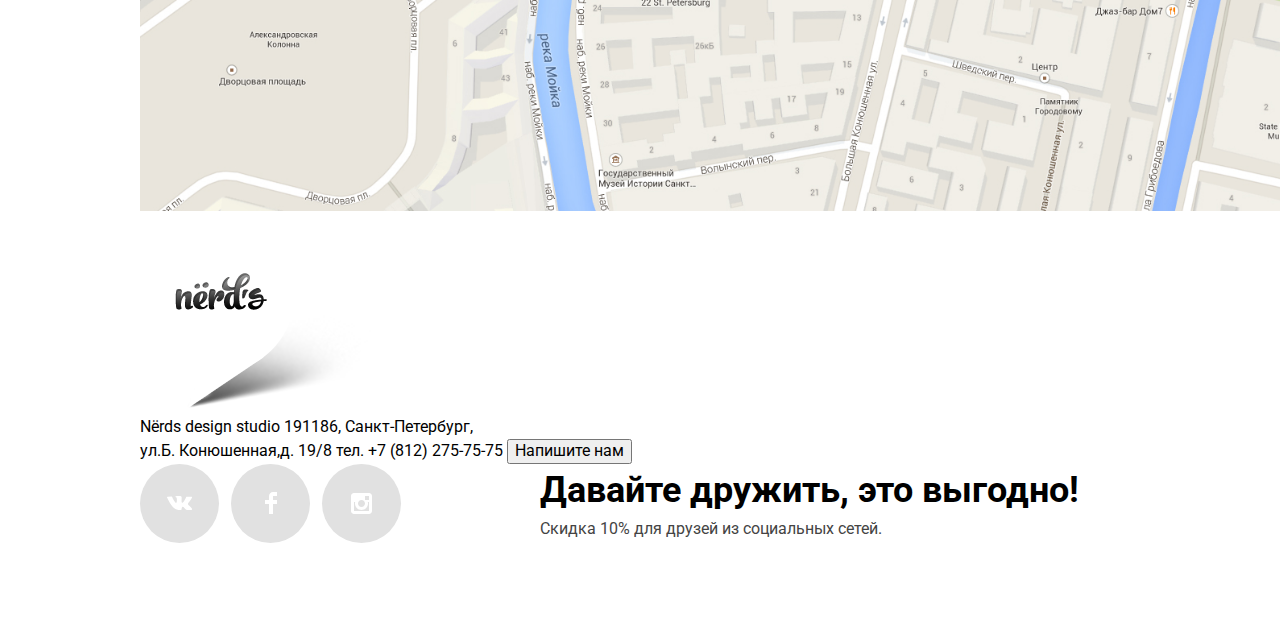
==== commit 94ac3aa0: "Завершаем разметку" ====
--- a/index.html
+++ b/index.html
@@ -4,9 +4,9 @@
 <head>
 	<meta charset="utf-8">
 	<title>Дизайн-студия «Nёrds»</title>
+	<link href="css/normalize.css" rel="stylesheet">
 	<link href="https://fonts.googleapis.com/css?family=Roboto:400,500,700&amp;subset=cyrillic" rel="stylesheet">
-	<link href="css/normalize.css" rel="stylesheet">
-  	<link href="css/style.css" rel="stylesheet">
+	<link href="css/style.css" rel="stylesheet">
 </head>
 
 <body>
@@ -27,8 +27,11 @@
 					</ul>
 				</nav>
 			</div>
+		</header>
+
+		<main>
 			<h1 class="visually-hidden">Дизайн-студия «Nёrds»</h1>
-			<div class="container">
+			<div class="container visually-hidden">
 				<section aria-label="slider">
 					<div class="slide1">
 						<p>
@@ -68,9 +71,6 @@
       				</div>
       			</section>
 			</div>
-		</header>
-
-		<main>
 			<div class="container">
 				<section class="services">
 					<h2 class="visually-hidden">Услуги</h2>
--- a/css/style.css
+++ b/css/style.css
@@ -1,4 +1,5 @@
 /* Variables */
+
 :root {
  	--basic-black: #000000;
  	--basic-grey: #EEEEEE;
@@ -8,6 +9,8 @@
  	--basic-yellow: #EFC849;
   	--basic-white: #FFFFFF;
 }
+
+/* Variables */
 
 /* Global */
 
@@ -84,7 +87,10 @@
           box-shadow: inset 0 3px 0 rgba(0, 1, 1, 0.1);
 }
 
+/* Global */
+
 /* Header */
+
 .main-header {
   background-color: var(--basic-grey);
 }
